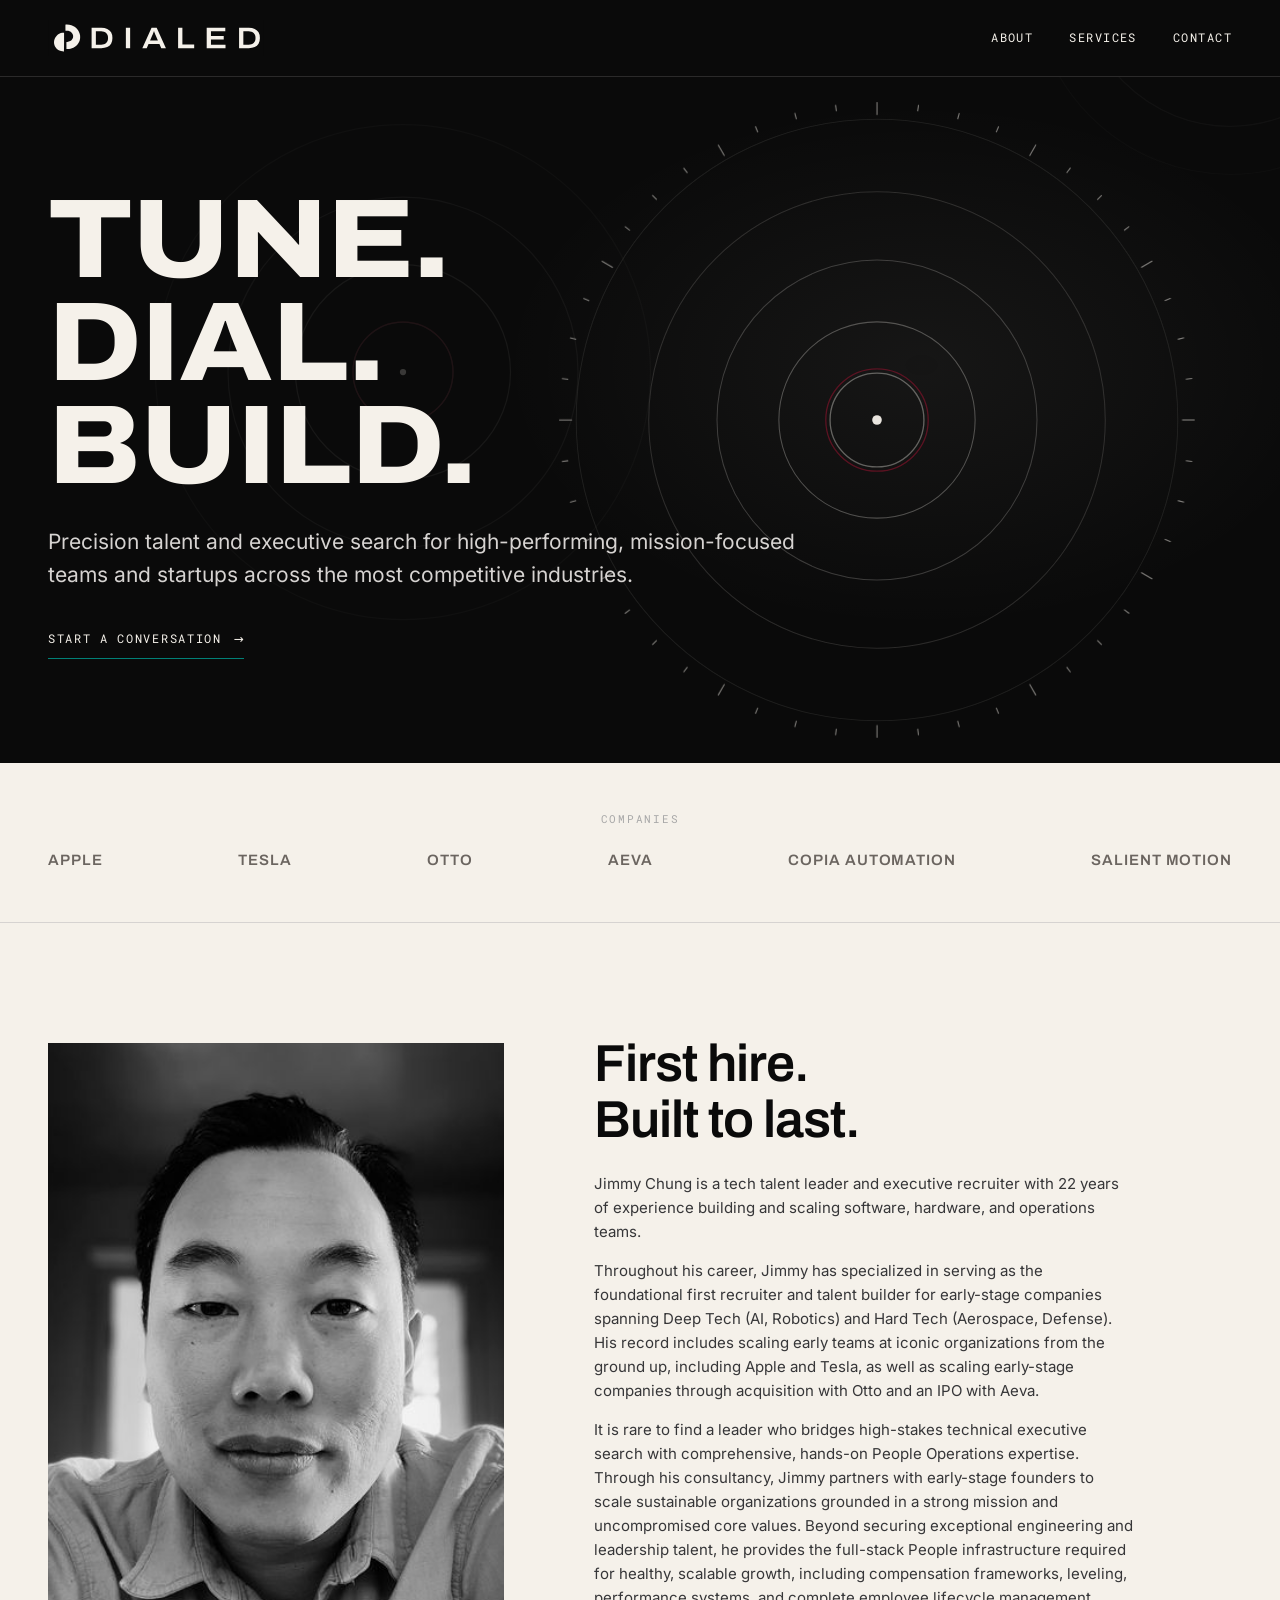
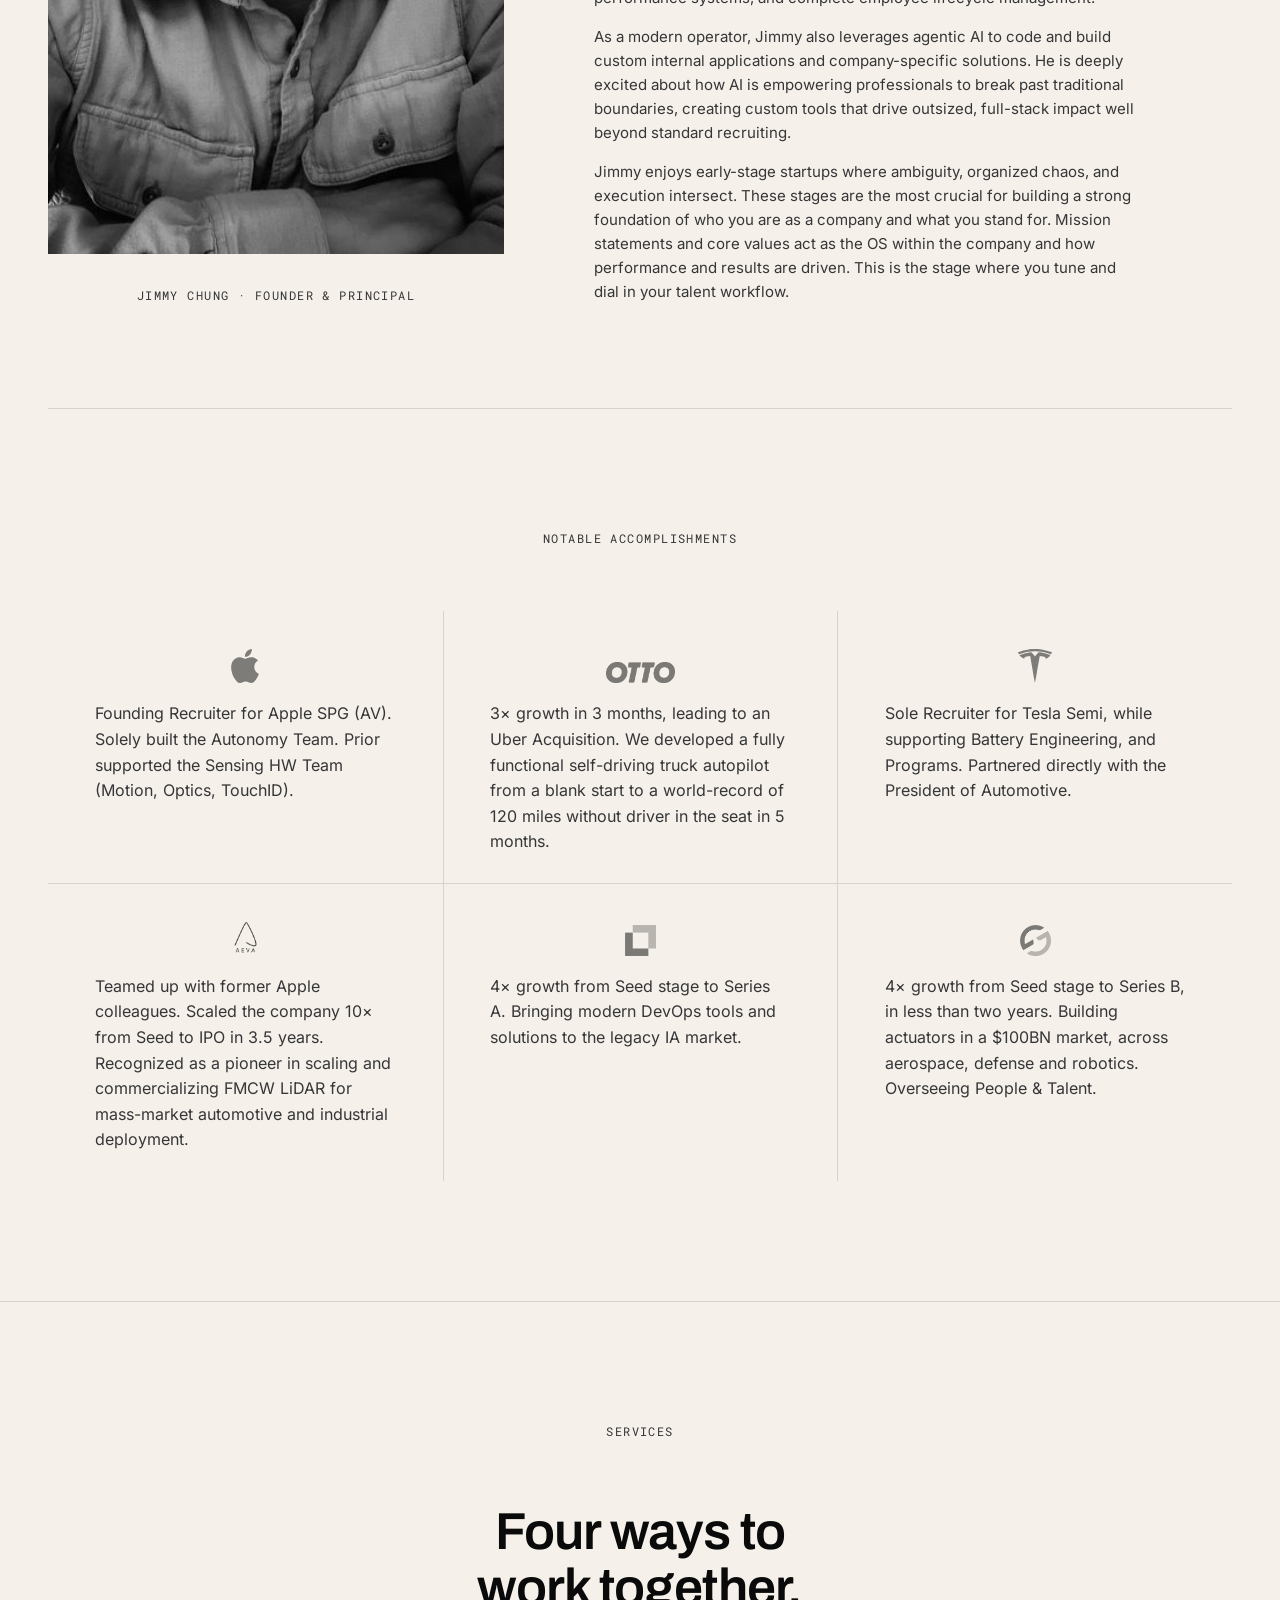
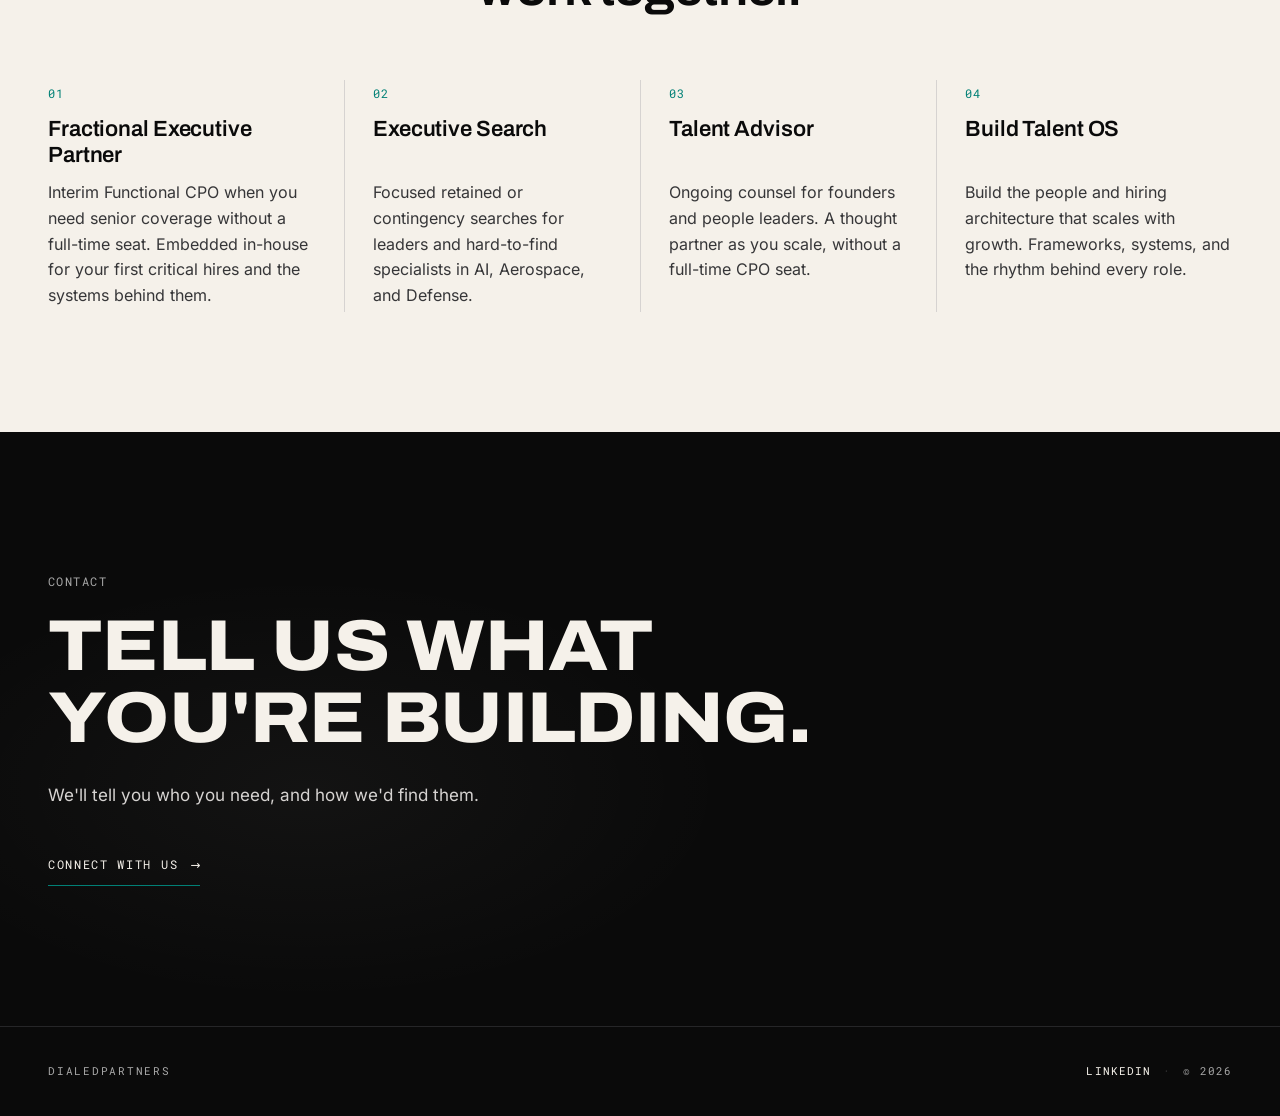
==== index.html @ ae64357e "Add why Dialed started to About bio Append a third-person paragraph on early-stage foundations and t" ====
<!doctype html>
<html lang="en">
<head>
<meta charset="utf-8">
<meta name="viewport" content="width=device-width,initial-scale=1">
<title>DialedPartners · Tune. Dial. Build.</title>
<meta name="description" content="DialedPartners is a precision talent and executive search consultancy led by Jimmy Chung. We build high-performing, mission-focused teams and startups across the most competitive industries.">
<meta name="theme-color" content="#0A0A0A">
<link rel="canonical" href="https://dialedpartners.com/">
<meta property="og:title" content="DialedPartners · Tune. Dial. Build.">
<meta property="og:description" content="DialedPartners is a precision talent and executive search consultancy led by Jimmy Chung. We build high-performing, mission-focused teams and startups across the most competitive industries.">
<meta property="og:type" content="website">
<meta property="og:url" content="https://dialedpartners.com/">
<meta property="og:image" content="https://dialedpartners.com/assets/img/og-image.png">
<meta property="og:site_name" content="DialedPartners">
<link rel="icon" href="/assets/img/favicon.svg" type="image/svg+xml">
<link rel="icon" href="/favicon.ico" sizes="any">
<link rel="apple-touch-icon" href="/assets/img/apple-touch-icon.png">
<link rel="preconnect" href="https://fonts.googleapis.com">
<link rel="preconnect" href="https://fonts.gstatic.com" crossorigin>
<link rel="stylesheet" href="https://fonts.googleapis.com/css2?family=Archivo:wdth,wght@87..125,400..800&display=swap">
<link rel="stylesheet" href="styles.css">
</head>
<body>
<a class="skip" href="#main">Skip to content</a>

<header class="site-header">
  <div class="wrap">
    <a class="brand" href="index.html" aria-label="DialedPartners home">
      <img class="brand-lockup" src="assets/img/dialedpartners-lockup-horizontal-dialed-bone.svg" alt="DialedPartners" width="287" height="48">
    </a>
    <nav class="nav" aria-label="Primary">
      <a href="#about">About</a>
      <a href="#services">Services</a>
      <a href="contact.html">Contact</a>
    </nav>
  </div>
</header>

<main id="main">
  <section class="hero" aria-labelledby="hero-title">
    <div class="signal-stack" aria-hidden="true">
    <svg class="signal signal-behind" viewBox="0 0 400 400" preserveAspectRatio="xMidYMid meet" aria-hidden="true" focusable="false">
      <g fill="none" stroke="#F5F1EA" stroke-width="1">
        <circle cx="200" cy="200" r="40"  opacity=".38"/>
        <circle cx="200" cy="200" r="86"  opacity=".30"/>
        <circle cx="200" cy="200" r="140" opacity=".22"/>
        <circle cx="200" cy="200" r="198" opacity=".13"/>
      </g>
      <circle class="signal-pulse" cx="200" cy="200" r="40" fill="none" stroke="#F5F1EA" stroke-width="1.1" opacity=".55"/>
      <circle cx="200" cy="200" r="2.5" fill="#F5F1EA"/>
    </svg>
    <svg class="signal signal-primary" viewBox="0 0 600 600" preserveAspectRatio="xMidYMid meet" aria-hidden="true" focusable="false">
      <circle class="signal-ring-inner" cx="300" cy="300" r="44" fill="none" stroke="#F5F1EA" stroke-width="1.25" opacity=".38" shape-rendering="geometricPrecision"/>
      <g fill="none" stroke="#F5F1EA" stroke-width="1">
        <circle cx="300" cy="300" r="92"  opacity=".30"/>
        <circle cx="300" cy="300" r="150" opacity=".22"/>
        <circle cx="300" cy="300" r="214" opacity=".15"/>
        <circle cx="300" cy="300" r="282" opacity=".09"/>
      </g>
      <circle class="signal-pulse" cx="300" cy="300" r="48" fill="none" stroke="#F5F1EA" stroke-width="1.25" opacity=".7"/>
      <g class="signal-dial" fill="#F5F1EA">
        <!-- 48 outer tick marks (every 7.5°) -->
        <g transform="translate(300 300)">
          <g><rect x="-0.5" y="-298" width="1" height="12" transform="rotate(0)"/></g>
          <g><rect x="-0.5" y="-298" width="1" height="6" transform="rotate(7.5)"/></g>
          <g><rect x="-0.5" y="-298" width="1" height="6" transform="rotate(15)"/></g>
          <g><rect x="-0.5" y="-298" width="1" height="6" transform="rotate(22.5)"/></g>
          <g><rect x="-0.5" y="-298" width="1" height="12" transform="rotate(30)"/></g>
          <g><rect x="-0.5" y="-298" width="1" height="6" transform="rotate(37.5)"/></g>
          <g><rect x="-0.5" y="-298" width="1" height="6" transform="rotate(45)"/></g>
          <g><rect x="-0.5" y="-298" width="1" height="6" transform="rotate(52.5)"/></g>
          <g><rect x="-0.5" y="-298" width="1" height="12" transform="rotate(60)"/></g>
          <g><rect x="-0.5" y="-298" width="1" height="6" transform="rotate(67.5)"/></g>
          <g><rect x="-0.5" y="-298" width="1" height="6" transform="rotate(75)"/></g>
          <g><rect x="-0.5" y="-298" width="1" height="6" transform="rotate(82.5)"/></g>
          <g><rect x="-0.5" y="-298" width="1" height="12" transform="rotate(90)"/></g>
          <g><rect x="-0.5" y="-298" width="1" height="6" transform="rotate(97.5)"/></g>
          <g><rect x="-0.5" y="-298" width="1" height="6" transform="rotate(105)"/></g>
          <g><rect x="-0.5" y="-298" width="1" height="6" transform="rotate(112.5)"/></g>
          <g><rect x="-0.5" y="-298" width="1" height="12" transform="rotate(120)"/></g>
          <g><rect x="-0.5" y="-298" width="1" height="6" transform="rotate(127.5)"/></g>
          <g><rect x="-0.5" y="-298" width="1" height="6" transform="rotate(135)"/></g>
          <g><rect x="-0.5" y="-298" width="1" height="6" transform="rotate(142.5)"/></g>
          <g><rect x="-0.5" y="-298" width="1" height="12" transform="rotate(150)"/></g>
          <g><rect x="-0.5" y="-298" width="1" height="6" transform="rotate(157.5)"/></g>
          <g><rect x="-0.5" y="-298" width="1" height="6" transform="rotate(165)"/></g>
          <g><rect x="-0.5" y="-298" width="1" height="6" transform="rotate(172.5)"/></g>
          <g><rect x="-0.5" y="-298" width="1" height="12" transform="rotate(180)"/></g>
          <g><rect x="-0.5" y="-298" width="1" height="6" transform="rotate(187.5)"/></g>
          <g><rect x="-0.5" y="-298" width="1" height="6" transform="rotate(195)"/></g>
          <g><rect x="-0.5" y="-298" width="1" height="6" transform="rotate(202.5)"/></g>
          <g><rect x="-0.5" y="-298" width="1" height="12" transform="rotate(210)"/></g>
          <g><rect x="-0.5" y="-298" width="1" height="6" transform="rotate(217.5)"/></g>
          <g><rect x="-0.5" y="-298" width="1" height="6" transform="rotate(225)"/></g>
          <g><rect x="-0.5" y="-298" width="1" height="6" transform="rotate(232.5)"/></g>
          <g><rect x="-0.5" y="-298" width="1" height="12" transform="rotate(240)"/></g>
          <g><rect x="-0.5" y="-298" width="1" height="6" transform="rotate(247.5)"/></g>
          <g><rect x="-0.5" y="-298" width="1" height="6" transform="rotate(255)"/></g>
          <g><rect x="-0.5" y="-298" width="1" height="6" transform="rotate(262.5)"/></g>
          <g><rect x="-0.5" y="-298" width="1" height="12" transform="rotate(270)"/></g>
          <g><rect x="-0.5" y="-298" width="1" height="6" transform="rotate(277.5)"/></g>
          <g><rect x="-0.5" y="-298" width="1" height="6" transform="rotate(285)"/></g>
          <g><rect x="-0.5" y="-298" width="1" height="6" transform="rotate(292.5)"/></g>
          <g><rect x="-0.5" y="-298" width="1" height="12" transform="rotate(300)"/></g>
          <g><rect x="-0.5" y="-298" width="1" height="6" transform="rotate(307.5)"/></g>
          <g><rect x="-0.5" y="-298" width="1" height="6" transform="rotate(315)"/></g>
          <g><rect x="-0.5" y="-298" width="1" height="6" transform="rotate(322.5)"/></g>
          <g><rect x="-0.5" y="-298" width="1" height="12" transform="rotate(330)"/></g>
          <g><rect x="-0.5" y="-298" width="1" height="6" transform="rotate(337.5)"/></g>
          <g><rect x="-0.5" y="-298" width="1" height="6" transform="rotate(345)"/></g>
          <g><rect x="-0.5" y="-298" width="1" height="6" transform="rotate(352.5)"/></g>
        </g>
      </g>
      <circle class="signal-hub" cx="300" cy="300" r="4.5" fill="#F5F1EA" shape-rendering="geometricPrecision"/>
    </svg>
    </div>
    <svg class="signal signal-bleed" viewBox="0 0 300 300" preserveAspectRatio="xMidYMid meet" aria-hidden="true" focusable="false">
      <g fill="none" stroke="#F5F1EA" stroke-width="1">
        <circle cx="150" cy="150" r="34"  opacity=".38"/>
        <circle cx="150" cy="150" r="72"  opacity=".28"/>
        <circle cx="150" cy="150" r="112" opacity=".2"/>
        <circle cx="150" cy="150" r="148" opacity=".12"/>
      </g>
      <circle class="signal-pulse" cx="150" cy="150" r="34" fill="none" stroke="#F5F1EA" stroke-width="1" opacity=".55"/>
      <circle cx="150" cy="150" r="2.5" fill="#F5F1EA"/>
    </svg>
    <div class="wrap hero-inner">
      <h1 id="hero-title"><span>Tune.</span> <span>Dial.</span> <span>Build.</span></h1>
      <p class="positioning">Precision talent and executive search for <span class="nowrap">high-performing</span>, <span class="nowrap">mission-focused</span> teams and startups across the most competitive industries.</p>
      <a class="hero-cta" href="contact.html">Start a conversation <span class="arrow" aria-hidden="true">→</span></a>
    </div>
  </section>

  <section class="creds" aria-labelledby="creds-label">
    <div class="wrap">
      <p class="creds-label" id="creds-label">Companies</p>
      <ul class="cred-row">
        <li class="cred">Apple</li>
        <li class="cred">Tesla</li>
        <li class="cred">Otto</li>
        <li class="cred">Aeva</li>
        <li class="cred">Copia Automation</li>
        <li class="cred">Salient Motion</li>
      </ul>
    </div>
  </section>

  <section class="section intro" id="about" aria-labelledby="intro-title">
    <div class="wrap">
      <div class="about-grid">
        <figure class="portrait">
          <img src="assets/img/jimmy-portrait.jpg" srcset="assets/img/jimmy-portrait.jpg 1x, assets/img/jimmy-portrait@2x.jpg 2x" width="560" height="700" alt="Portrait of Jimmy Chung" loading="lazy" decoding="async">
          <figcaption class="label">Jimmy Chung · Founder &amp; Principal</figcaption>
        </figure>
        <div class="about-copy">
          <h2 id="intro-title"><span>First hire.</span> <span>Built to last.</span></h2>
          <div class="bio">
            <p>Jimmy Chung is a tech talent leader and executive recruiter with 22 years of experience building and scaling software, hardware, and operations teams.</p>
            <p>Throughout his career, Jimmy has specialized in serving as the foundational first recruiter and talent builder for early-stage companies spanning Deep Tech (AI, Robotics) and Hard Tech (Aerospace, Defense). His record includes scaling early teams at iconic organizations from the ground up, including Apple and Tesla, as well as scaling early-stage companies through acquisition with Otto and an IPO with Aeva.</p>
            <p>It is rare to find a leader who bridges high-stakes technical executive search with comprehensive, hands-on People Operations expertise. Through his consultancy, Jimmy partners with early-stage founders to scale sustainable organizations grounded in a strong mission and uncompromised core values. Beyond securing exceptional engineering and leadership talent, he provides the full-stack People infrastructure required for healthy, scalable growth, including compensation frameworks, leveling, performance systems, and complete employee lifecycle management.</p>
            <p>As a modern operator, Jimmy also leverages agentic AI to code and build custom internal applications and company-specific solutions. He is deeply excited about how AI is empowering professionals to break past traditional boundaries, creating custom tools that drive outsized, full-stack impact well beyond standard recruiting.</p>
            <p>Jimmy enjoys early-stage startups where ambiguity, organized chaos, and execution intersect. These stages are the most crucial for building a strong foundation of who you are as a company and what you stand for. Mission statements and core values act as the OS within the company and how performance and results are driven. This is the stage where you tune and dial in your talent workflow.</p>
          </div>
        </div>
      </div>
      <div class="notes-block" id="notable-accomplishments">
        <h3 class="label notes-eyebrow">Notable Accomplishments</h3>
        <div class="notes">
          <article class="note">
            <div class="note-logo"><svg viewBox="0 0 24 24" aria-hidden="true" focusable="false" style="--h:34px"><path fill="currentColor" d="M12.152 6.896c-.948 0-2.415-1.078-3.96-1.04-2.04.027-3.91 1.183-4.961 3.014-2.117 3.675-.546 9.103 1.519 12.09 1.013 1.454 2.208 3.09 3.792 3.039 1.52-.065 2.09-.987 3.935-.987 1.831 0 2.35.987 3.96.948 1.637-.026 2.676-1.48 3.676-2.948 1.156-1.688 1.636-3.325 1.662-3.415-.039-.013-3.182-1.221-3.22-4.857-.026-3.04 2.48-4.494 2.597-4.559-1.429-2.09-3.623-2.324-4.39-2.376-2-.156-3.675 1.09-4.61 1.09zM15.53 3.83c.843-1.012 1.4-2.427 1.245-3.83-1.207.052-2.662.805-3.532 1.818-.78.896-1.454 2.338-1.273 3.714 1.338.104 2.715-.688 3.559-1.701"/></svg></div>
            <h4 class="note-co sr-only">Apple</h4>
            <p class="note-result">Founding Recruiter for Apple SPG (AV). Solely built the Autonomy Team. Prior supported the Sensing HW Team (Motion, Optics, TouchID).</p>
          </article>
          <article class="note">
            <div class="note-logo"><img src="assets/img/logos/otto.png" alt="" width="68" height="21" style="--h:21px" decoding="async"></div>
            <h4 class="note-co sr-only">Otto</h4>
            <p class="note-result">3× growth in 3 months, leading to an Uber Acquisition. We developed a fully functional self-driving truck autopilot from a blank start to a world-record of 120 miles without driver in the seat in 5 months.</p>
          </article>
          <article class="note">
            <div class="note-logo"><img src="assets/img/logos/tesla.svg" alt="" width="34" height="34" style="--h:34px" decoding="async"></div>
            <h4 class="note-co sr-only">Tesla</h4>
            <p class="note-result">Sole Recruiter for Tesla Semi, while supporting Battery Engineering, and Programs. Partnered directly with the President of Automotive.</p>
          </article>
          <article class="note">
            <div class="note-logo logo-light"><img src="assets/img/logos/aeva.png" alt="" width="30" height="40" style="--h:40px" decoding="async"></div>
            <h4 class="note-co sr-only">Aeva</h4>
            <p class="note-result">Teamed up with former Apple colleagues. Scaled the company 10× from Seed to IPO in 3.5 years. Recognized as a pioneer in scaling and commercializing FMCW LiDAR for mass-market automotive and industrial deployment.</p>
          </article>
          <article class="note">
            <div class="note-logo"><img src="assets/img/logos/copia.png" alt="" width="31" height="31" style="--h:31px" decoding="async"></div>
            <h4 class="note-co sr-only">Copia</h4>
            <p class="note-result">4× growth from Seed stage to Series A. Bringing modern DevOps tools and solutions to the legacy IA market.</p>
          </article>
          <article class="note">
            <div class="note-logo"><img src="assets/img/logos/salient-motion.png" alt="" width="31" height="31" style="--h:31px" decoding="async"></div>
            <h4 class="note-co sr-only">Salient</h4>
            <p class="note-result">4× growth from Seed stage to Series B, in less than two years. Building actuators in a $100BN market, across aerospace, defense and robotics. Overseeing People & Talent.</p>
          </article>
        </div>
      </div>
    </div>
  </section>

  <section class="section" id="services" aria-labelledby="services-title">
    <div class="wrap">
      <div class="section-head">
        <p class="label">Services</p>
        <h2 id="services-title">Four ways to work together.</h2>
      </div>
      <ul class="services">
        <li class="service"><span class="num">01</span><h3>Fractional Executive Partner</h3><p>Interim Functional CPO when you need senior coverage without a full-time seat. Embedded in-house for your first critical hires and the systems behind them.</p></li>
        <li class="service"><span class="num">02</span><h3>Executive Search</h3><p>Focused retained or contingency searches for leaders and hard-to-find specialists in AI, Aerospace, and Defense.</p></li>
        <li class="service"><span class="num">03</span><h3>Talent Advisor</h3><p>Ongoing counsel for founders and people leaders. A thought partner as you scale, without a full-time CPO seat.</p></li>
        <li class="service"><span class="num">04</span><h3>Build Talent OS</h3><p>Build the people and hiring architecture that scales with growth. Frameworks, systems, and the rhythm behind every role.</p></li>
      </ul>
    </div>
  </section>

  <section class="close" id="contact" aria-labelledby="contact-title">
    <div class="wrap">
      <p class="label">Contact</p>
      <h2 id="contact-title">Tell us what you're building.</h2>
      <p class="signature">We'll tell you who you need, and how we'd find them.</p>
      <div class="actions">
        <a class="hero-cta" href="contact.html">Connect with us <span class="arrow" aria-hidden="true">→</span></a>
      </div>
    </div>
  </section>
</main>

<footer class="site-footer">
  <div class="wrap">
    <a class="footer-name" href="index.html">DialedPartners</a>
    <p class="footer-meta"><a href="https://www.linkedin.com/in/jimmychung/" rel="noopener">LinkedIn</a><span aria-hidden="true">&middot;</span><span>&copy; 2026</span></p>
  </div>
</footer>
</body>
</html>
---- styles.css ----
@font-face{font-family:"Inter";src:url("assets/fonts/inter-400.woff2") format("woff2");font-weight:400;font-display:swap}
@font-face{font-family:"Inter";src:url("assets/fonts/inter-500.woff2") format("woff2");font-weight:500;font-display:swap}
@font-face{font-family:"Roboto Mono";src:url("assets/fonts/roboto-mono-400.woff2") format("woff2");font-weight:400;font-display:swap}

:root{
  --storm:#0A0A0A;--black:#0A0A0A;--bone:#F5F1EA;--white:#FFFFFF;
  --charcoal:#363638;--stone:#D6D3D1;--ash:#A8A8A8;--line-dark:rgba(214,211,209,.16);
  /* Signal Teal: single-signal accent (one per screen, ~2% of layout).
     Text on teal is Storm Black. Replaces the retired Ember role. */
  --signal-teal:#018076;--accent-signal:var(--signal-teal);
  /* Burgundy is pulse-only. Static dial rings / ticks / center stay bone. */
  --signal-pulse-color:#80142B;
  --display:"Archivo","Helvetica Neue",Arial,sans-serif;
  --display-stretch:112%;
  --text:"Inter",ui-sans-serif,system-ui,-apple-system,"Segoe UI",sans-serif;
  --mono:"Roboto Mono",ui-monospace,Menlo,monospace;
  --margin:20px;--max:1440px;--header:64px;
  --ease:cubic-bezier(.2,.7,.1,1);
  --section-kicker-before:72px;
  --section-kicker-after:40px;
}
::selection{background:var(--accent-signal);color:var(--storm)}
*,*::before,*::after{box-sizing:border-box}
html{-webkit-text-size-adjust:100%;scroll-behavior:smooth;scroll-padding-top:calc(var(--header) + 16px)}
body{margin:0;background:var(--bone);color:var(--storm);font:400 1rem/1.6 var(--text);-webkit-font-smoothing:antialiased;text-rendering:optimizeLegibility}
img,svg{display:block;max-width:100%}
a{color:inherit}
h1,h2,h3,p,ul,ol,figure{margin:0}
ul,ol{padding:0;list-style:none}
[hidden]{display:none!important}

.wrap{width:100%;max-width:var(--max);margin:0 auto;padding:0 var(--margin)}
.label{font-family:var(--mono);font-size:.75rem;letter-spacing:.12em;text-transform:uppercase;line-height:1.5}
.skip{position:absolute;left:-9999px;top:8px;z-index:20;background:var(--white);color:var(--storm);padding:10px 14px}
.skip:focus{left:8px}
:focus-visible{outline:2px solid var(--accent-signal);outline-offset:3px}

/* Buttons */
.btn{display:inline-flex;align-items:center;justify-content:center;gap:10px;min-height:44px;padding:12px 20px;font-family:var(--mono);font-size:.75rem;letter-spacing:.14em;text-transform:uppercase;text-decoration:none;border:1px solid currentColor;transition:background-color .2s var(--ease),color .2s var(--ease),border-color .2s var(--ease)}
.btn-solid{background:var(--bone);color:var(--storm);border-color:var(--bone)}
.btn-solid:hover{background:transparent;color:var(--bone)}
.btn-ghost{background:transparent;color:var(--bone);border-color:rgba(245,241,234,.45)}
.btn-ghost:hover{border-color:var(--bone)}
.btn-dark{background:var(--storm);color:var(--bone);border-color:var(--storm);cursor:pointer}
.btn-dark:hover{background:transparent;color:var(--storm)}
.btn-signal{background:var(--accent-signal);color:var(--storm);border-color:var(--accent-signal);cursor:pointer}
.btn-signal:hover{background:var(--storm);color:var(--bone);border-color:var(--storm)}
.btn-signal:disabled{opacity:.6;cursor:progress}
/* Back-compat: legacy class name used on the form submit. */
.btn-solid-dark{background:var(--accent-signal);color:var(--storm);border-color:var(--accent-signal);cursor:pointer}
.btn-solid-dark:hover{background:var(--storm);color:var(--bone);border-color:var(--storm)}
.btn-solid-dark:disabled{opacity:.6;cursor:progress}
.arrow{font-family:var(--text);letter-spacing:0}

/* Header */
.site-header{position:sticky;top:0;z-index:10;background:var(--storm);color:var(--bone);border-bottom:1px solid var(--line-dark)}
.site-header .wrap{display:grid;grid-template-columns:1fr;align-items:center;column-gap:16px}
.brand{display:flex;align-items:center;height:var(--header);text-decoration:none}
.brand .brand-lockup{display:block;height:33px;width:auto;max-width:100%;object-fit:contain;object-position:left center;flex:0 0 auto}
.nav{display:flex;gap:24px;align-items:center;height:44px;border-top:1px solid var(--line-dark)}
.nav a{font-family:var(--mono);font-size:.6875rem;letter-spacing:.12em;text-transform:uppercase;text-decoration:none;padding:6px 0;border-bottom:1px solid transparent}
.nav a:hover{border-color:var(--accent-signal)}
.nav a[aria-current="page"]{border-color:var(--accent-signal)}

/* Hero (dark) */
.hero{position:relative;overflow:hidden;color:var(--bone);background:var(--storm)}
.hero::before{content:"";position:absolute;inset:0;background:radial-gradient(60% 70% at 72% 42%,rgba(245,241,234,.05) 0%,rgba(10,10,10,0) 55%),linear-gradient(180deg,rgba(10,10,10,.0) 0%,rgba(10,10,10,.0) 55%,rgba(10,10,10,.6) 100%);pointer-events:none;z-index:0}
.hero-inner{position:relative;z-index:2;padding-top:64px;padding-bottom:64px}
.hero h1{font-family:var(--display);font-weight:800;font-stretch:var(--display-stretch);text-transform:uppercase;letter-spacing:-.01em;line-height:.92;font-size:clamp(3rem,13vw,7rem)}
.hero h1 span{display:block}
.positioning{font-size:clamp(1.0625rem,2.2vw,1.3125rem);line-height:1.55;color:var(--stone);max-width:36em;margin-top:24px;text-wrap:pretty}
.hero-cta{display:inline-flex;align-items:center;gap:12px;margin-top:28px;font-family:var(--mono);font-size:.75rem;letter-spacing:.14em;text-transform:uppercase;text-decoration:none;color:var(--bone);padding:10px 0;border-bottom:1px solid var(--accent-signal);transition:background-color .2s var(--ease),color .2s var(--ease),border-color .2s var(--ease),padding .2s var(--ease)}
.hero-cta:hover{background:var(--accent-signal);color:var(--storm);padding-left:12px;padding-right:12px;border-bottom-color:var(--accent-signal)}

/* Signal motif: concentric rings + dial, slow pulse */
/* Base .signal rules kept for .page-signal on the contact page. The hero
   uses .signal-stack with multiple positioned .signal variants below. */
.signal{display:block;position:absolute;z-index:1;right:-10%;top:50%;transform:translateY(-50%);width:min(90vw,560px);height:auto;pointer-events:none;opacity:.9;overflow:visible}
.signal-ring-inner{shape-rendering:geometricPrecision}
.signal-pulse{transform-box:stroke-box;transform-origin:center;animation:signal-pulse 4.8s ease-out infinite;stroke:var(--signal-pulse-color)}
@keyframes signal-pulse{0%{transform:scale(1);opacity:.95}70%{transform:scale(4.6);opacity:0}100%{transform:scale(4.6);opacity:0}}
.signal-dial{opacity:.55}
.page-signal{opacity:.6;width:min(70vw,420px);right:-6%;top:52%}
@media (max-width:759px){
  .page-signal{right:-24%;top:50%;width:min(110vw,420px);opacity:.4}
}
@media (min-width:1200px){
  .page-signal{right:4%;top:52%;width:min(32vw,460px);opacity:.75}
}

/* Hero signal stack: big primary on the right + medium behind-text ring on the left.
   Stack is bounded by content column so neither bleeds past the right of the page. */
.signal-stack{position:absolute;top:0;left:var(--margin);right:var(--margin);bottom:0;pointer-events:none;z-index:1}
.signal-stack .signal{position:absolute;display:block;top:auto;right:auto;bottom:auto;left:auto;transform:none;width:auto;height:auto;opacity:1;pointer-events:none}
.signal-stack .signal-primary{top:50%;left:70%;transform:translate(-50%,-50%);width:min(72vw,540px);opacity:.95}
.signal-stack .signal-behind{top:43%;left:30%;transform:translate(-50%,-50%);width:min(62vw,420px);opacity:.2}
.signal-stack .signal-behind .signal-pulse{animation-delay:1.6s;animation-duration:5.4s}

/* Top-right bleed ring: direct child of .hero so it can extend past the
   content column and hero's overflow:hidden clips it at the viewport edge. */
.hero > .signal-bleed{position:absolute;top:-80px;right:-130px;width:360px;opacity:.18;z-index:1;pointer-events:none}
.hero > .signal-bleed .signal-pulse{animation-delay:2.9s;animation-duration:6.2s}

@media (max-width:759px){
  .signal-stack .signal-primary{top:60%;left:62%;width:min(78vw,340px);opacity:.55}
  .signal-stack .signal-behind{top:44%;left:30%;width:min(84vw,340px);opacity:.18}
  .hero > .signal-bleed{display:none}
}
@media (min-width:1200px){
  .signal-stack .signal-primary{width:min(52vw,640px);left:70%}
  .signal-stack .signal-behind{width:min(44vw,500px)}
  .hero > .signal-bleed{width:400px;top:-100px;right:-150px}
}

/* Credentials strip */
.creds{background:var(--bone);color:var(--storm);border-bottom:1px solid var(--stone)}
.creds .wrap{padding-top:36px;padding-bottom:40px}
.creds-label{margin:0 0 20px;font-family:var(--mono);font-weight:400;font-size:.6875rem;line-height:1.4;letter-spacing:.16em;text-transform:uppercase;text-align:center;color:var(--ash)}
.cred-row{display:grid;grid-template-columns:repeat(12,1fr);row-gap:14px;align-items:center;justify-items:center;text-align:center}
.cred{grid-column:span 3;font-family:var(--display);font-weight:600;font-size:.875rem;line-height:1.3;letter-spacing:.06em;text-transform:uppercase;color:#6B6560;white-space:nowrap}
.cred:nth-child(n+5){grid-column:span 6}

/* Sections */
.section{padding:72px 0}
.section + .section{border-top:1px solid var(--stone)}
#services{padding-top:var(--section-kicker-before)}
.section-head{display:grid;justify-items:center;gap:var(--section-kicker-after);text-align:center;margin-bottom:40px}
.section-head .label{color:var(--charcoal)}
.section-head h2{font-family:var(--display);font-weight:600;font-size:clamp(1.875rem,4.4vw,3.25rem);line-height:1.08;letter-spacing:-.015em;max-width:20ch;text-wrap:balance}

.nowrap{white-space:nowrap}
.sr-only{position:absolute;width:1px;height:1px;padding:0;margin:-1px;overflow:hidden;clip:rect(0 0 0 0);white-space:nowrap;border:0}

/* Intro + notable accomplishments */
.about-grid{display:grid;gap:32px}
.portrait{max-width:420px;display:flex;flex-direction:column;gap:32px}
.portrait img{width:100%;height:auto;aspect-ratio:4/5;object-fit:cover;background:var(--stone)}
.about-copy h2{font-family:var(--display);font-weight:600;font-size:clamp(1.875rem,4.4vw,3.25rem);line-height:1.08;letter-spacing:-.015em}
.about-copy h2 span{display:block}
.bio{font-size:15px;line-height:1.6;color:var(--charcoal);max-width:36em;margin-top:24px}
.bio p + p{margin-top:1em}
.notes-block{margin-top:64px;padding-top:var(--section-kicker-before);border-top:1px solid var(--stone)}
.notes-eyebrow{margin:0 0 var(--section-kicker-after);text-align:center;font-weight:400;color:var(--charcoal)}
.portrait figcaption{margin:0;text-align:center;color:var(--charcoal)}

/* Proof cards */
.services{display:grid;grid-template-columns:1fr;row-gap:0}
.service{display:grid;grid-template-rows:subgrid;grid-row:span 3;row-gap:12px;align-content:start;padding:32px 0}
.service:first-child{padding-top:0}
.service + .service{border-top:1px solid var(--stone)}
.service h3{margin:0;font-family:var(--display);font-weight:600;font-size:1.375rem;line-height:1.2;letter-spacing:-.005em}

/* Field-note cards */
.notes{display:grid;grid-template-columns:1fr}
.note{display:flex;flex-direction:column;justify-content:flex-start;align-items:stretch;gap:18px;padding:24px 0}
.note + .note{border-top:1px solid var(--stone)}
.note-logo{display:flex;align-items:flex-end;justify-content:center;height:40px;margin:0;overflow:visible;color:var(--storm);opacity:.5}
.note-logo.logo-light{opacity:.72}
.note-logo svg,.note-logo img{display:block;height:calc(var(--h) * .86);width:auto;max-width:100%;flex-shrink:0}
.note-co{margin:0;font-family:var(--mono);font-weight:400;font-size:.75rem;line-height:1.5;letter-spacing:.12em;text-transform:uppercase;color:var(--charcoal)}
.note-result{margin:0;margin-inline:auto;max-width:30ch;font-family:var(--text);font-weight:400;font-size:1rem;line-height:1.6;letter-spacing:0;color:var(--charcoal);text-align:left}
@media (min-width:760px){
  .notes{grid-template-columns:repeat(3,1fr)}
  .note-logo{height:44px}
  .note-logo svg,.note-logo img{height:var(--h)}
  .note,.note:nth-child(n){min-height:0;padding:28px 24px;border-top:0;border-left:1px solid var(--stone)}
  .note:nth-child(3n+1){border-left:0}
  .note:nth-child(n+4){border-top:1px solid var(--stone)}
}
@media (min-width:1400px){
  .notes{grid-template-columns:repeat(3,1fr)}
  .note,.note:nth-child(n){padding:28px 28px}
}

/* Services preview */
.service .num{font-family:var(--mono);font-size:.75rem;letter-spacing:.12em;color:var(--signal-teal)}
.service p{color:var(--charcoal)}

/* Close (dark) */
.close{color:var(--bone);background:var(--storm);position:relative;overflow:hidden}
.close::before{content:"";position:absolute;inset:0;background:radial-gradient(55% 60% at 24% 60%,rgba(245,241,234,.04),rgba(10,10,10,0) 60%);pointer-events:none}
.close .wrap{position:relative;padding-top:88px;padding-bottom:88px}
.close .label{color:var(--ash)}
.close h2{font-family:var(--display);font-weight:800;font-stretch:var(--display-stretch);text-transform:uppercase;letter-spacing:-.01em;font-size:clamp(2rem,7vw,4.5rem);line-height:1;max-width:15ch;margin-top:20px}
.signature{margin-top:28px;color:var(--stone);font-size:1.0625rem}
.close .actions{display:flex;flex-wrap:wrap;align-items:center;gap:16px 32px;margin-top:36px}
.close .hero-cta{margin-top:0}

/* Contact page */
.page-hero{position:relative;overflow:hidden;color:var(--bone);background:var(--storm)}
.page-hero::before{content:"";position:absolute;inset:0;background:linear-gradient(180deg,rgba(10,10,10,0),rgba(10,10,10,.5));pointer-events:none;z-index:0}
.page-hero .wrap{position:relative;z-index:2;padding-top:64px;padding-bottom:56px}
.page-hero .label{color:var(--ash)}
.page-hero h1{font-family:var(--display);font-weight:800;font-stretch:var(--display-stretch);text-transform:uppercase;letter-spacing:-.01em;font-size:clamp(2.25rem,7vw,4.5rem);line-height:1;max-width:15ch;margin-top:20px}
.page-lede{margin-top:24px;color:var(--stone);font-size:clamp(1.0625rem,2vw,1.25rem);max-width:34em}
.contact-grid{display:grid;gap:56px}
.inquiry{display:grid;gap:24px}
.field-row{display:grid;gap:24px}
.field{display:grid;gap:8px}
.field label{font-family:var(--mono);font-size:.6875rem;letter-spacing:.12em;text-transform:uppercase;color:var(--charcoal)}
.field .opt{margin-left:6px;color:#76736F;letter-spacing:.08em;text-transform:none}
.field input,.field select,.field textarea{width:100%;min-height:48px;padding:12px 14px;font:400 1rem/1.5 var(--text);color:var(--storm);background:#FBF9F5;border:1px solid rgba(54,54,56,.6);border-radius:0;transition:border-color .2s var(--ease),background-color .2s var(--ease)}
.field textarea{min-height:160px;resize:vertical}
.field select{appearance:none;-webkit-appearance:none;padding-right:44px;background-image:url("data:image/svg+xml,%3Csvg xmlns='http://www.w3.org/2000/svg' width='12' height='8' viewBox='0 0 12 8'%3E%3Cpath d='M1 1.5l5 5 5-5' fill='none' stroke='%230A0A0A' stroke-width='1.5'/%3E%3C/svg%3E");background-repeat:no-repeat;background-position:right 16px center}
.field input::placeholder,.field textarea::placeholder{color:#8A8784}
.field input:hover,.field select:hover,.field textarea:hover{border-color:var(--storm)}
.field input:focus,.field select:focus,.field textarea:focus{outline:none;border-color:var(--accent-signal);background:var(--white);box-shadow:0 0 0 1px var(--accent-signal)}
.was-validated [aria-invalid="true"]{border-color:var(--accent-signal);box-shadow:0 0 0 1px var(--accent-signal)}
.hp{position:absolute;left:-9999px;width:1px;height:1px;overflow:hidden}
.form-foot{display:flex;flex-wrap:wrap;align-items:center;gap:16px 24px;margin-top:8px}
.form-foot .btn{min-height:52px;padding:14px 28px}
.form-error{flex-basis:100%;font-size:.9375rem;color:var(--storm)}
.form-error a{color:inherit;border-bottom:1px solid var(--storm)}
.form-success{padding:8px 0}
.form-success .label{color:var(--charcoal)}
.form-success h2{font-family:var(--display);font-weight:600;font-size:clamp(2rem,4.4vw,3rem);line-height:1.05;letter-spacing:-.015em;margin-top:16px}
.form-success p:not(.label){margin-top:16px;font-size:1.125rem;color:var(--charcoal)}
.form-success:focus{outline:none}
.text-cta{display:inline-flex;align-items:center;gap:12px;margin-top:32px;font-family:var(--mono);font-size:.75rem;letter-spacing:.14em;text-transform:uppercase;text-decoration:none;padding:10px 0;border-bottom:1px solid var(--accent-signal);transition:background-color .2s var(--ease),color .2s var(--ease),border-color .2s var(--ease),padding .2s var(--ease)}
.text-cta:hover{background:var(--accent-signal);color:var(--storm);padding-left:12px;padding-right:12px;border-bottom-color:var(--accent-signal)}
.contact-aside{padding-top:40px;border-top:1px solid var(--stone)}
.contact-aside .label{color:var(--charcoal)}
.aside-text{margin-top:16px;font-size:.9375rem;color:var(--charcoal)}
.aside-label{margin-top:40px}
.aside-links{margin-top:16px;display:grid;gap:10px;font-size:.9375rem}
.aside-links a{justify-self:start;text-decoration:none;border-bottom:1px solid var(--stone);transition:border-color .2s var(--ease),color .2s var(--ease)}
.aside-links a:hover{border-color:var(--accent-signal);color:var(--accent-signal)}
@media (min-width:600px){
  .field-row{grid-template-columns:1fr 1fr}
}
@media (min-width:900px){
  .page-hero .wrap{padding-top:112px;padding-bottom:96px}
  .contact-grid{grid-template-columns:minmax(0,8fr) minmax(0,4fr);gap:clamp(56px,7vw,128px);align-items:start}
  .contact-aside{padding-top:0;padding-left:clamp(32px,3vw,48px);border-top:0;border-left:1px solid var(--stone)}
}

/* Footer */
.site-footer{background:var(--storm);color:var(--ash);border-top:1px solid #262628}
.site-footer .wrap{display:grid;justify-items:center;align-items:center;gap:14px;text-align:center;padding-top:36px;padding-bottom:36px;line-height:1.5;font-family:var(--mono);font-size:.6875rem;letter-spacing:.1em;text-transform:uppercase}
.site-footer a{color:var(--bone);text-decoration:none;border-bottom:1px solid transparent;transition:border-color .2s var(--ease),color .2s var(--ease)}
.site-footer a:hover{border-color:var(--accent-signal);color:var(--accent-signal)}
.site-footer .footer-name{color:var(--ash);letter-spacing:.16em}
.site-footer .footer-name:hover{color:var(--bone)}
.footer-meta{display:flex;align-items:center;gap:12px}
.footer-meta span[aria-hidden]{color:#4a4a4c}

/* ≥ 600 */
@media (min-width:600px){
  :root{--margin:32px}
  .services{grid-template-columns:repeat(2,1fr)}
  .service:nth-child(2){padding-top:0;border-top:0}
  .service:nth-child(odd){padding-right:28px}
  .service:nth-child(even){padding-left:28px;border-left:1px solid var(--stone)}
  .site-footer .wrap{grid-template-columns:1fr auto;gap:32px}
  .site-footer .footer-name{justify-self:start}
  .footer-meta{justify-self:end}
}

/* ≥ 900: single-row header, one-line strip */
@media (min-width:900px){
  :root{--margin:48px;--header:76px;--section-kicker-before:120px;--section-kicker-after:64px}
  .site-header .wrap{grid-template-columns:auto 1fr;align-items:center}
  .brand .brand-lockup{height:37px;max-width:none}
  .nav{justify-self:end;border:0;height:auto;gap:36px}
  .nav a{font-size:.75rem}
  .hero-inner{padding-top:112px;padding-bottom:104px}
  .positioning{margin-top:28px}
  .section{padding:120px 0}
  .section-head{margin-bottom:64px}
  .services{grid-template-columns:repeat(4,1fr)}
  .service,.service:nth-child(n){padding:4px 28px;border-top:0}
  .service:first-child{padding-left:0}
  .service:last-child{padding-right:0}
  .service + .service{border-left:1px solid var(--stone)}
  .notes-block{margin-top:104px}
  .close .wrap{padding-top:140px;padding-bottom:140px}
  .about-grid{grid-template-columns:minmax(0,5fr) minmax(0,7fr);gap:clamp(48px,7vw,128px);align-items:stretch}
  .portrait{max-width:480px;width:100%;height:100%;min-height:0}
  .portrait img{flex:1 1 0;min-height:0;height:0;aspect-ratio:auto;object-fit:cover;object-position:center top}
  .portrait figcaption{flex-shrink:0}
  .about-copy h2{margin-top:-.14em}
}

@media (min-width:900px){
  .creds .wrap{padding-top:48px;padding-bottom:52px}
  .creds-label{margin-bottom:24px}
  .cred-row{display:flex;flex-wrap:nowrap;justify-content:space-between;gap:24px}
  .cred{font-size:.9375rem}
}

/* Large screens */
@media (min-width:1920px){
  html{font-size:18px}
  :root{--max:1680px;--margin:64px}
}
@media (min-width:2400px){
  html{font-size:20px}
  .bio{font-size:16px}
  :root{--max:1920px}
}
@media (prefers-reduced-motion:reduce){html{scroll-behavior:auto}*{transition:none!important;animation:none!important}}
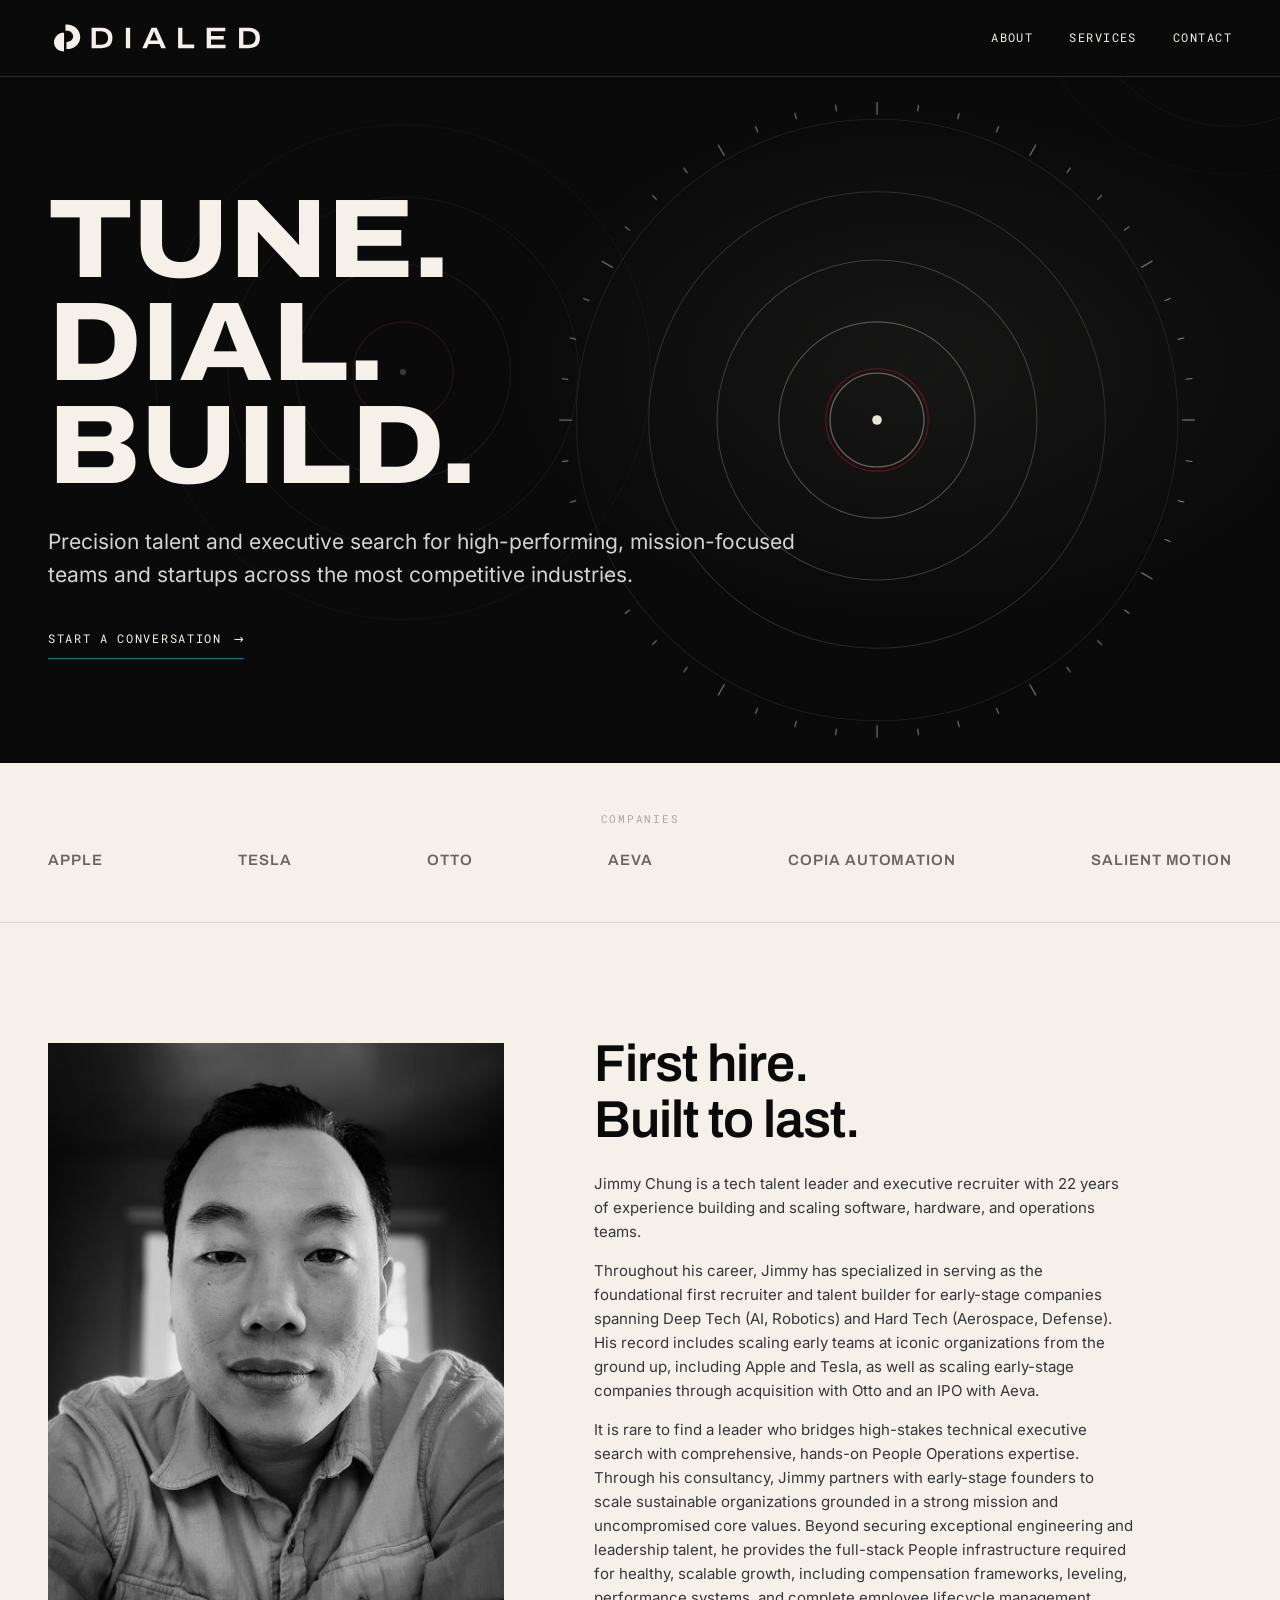
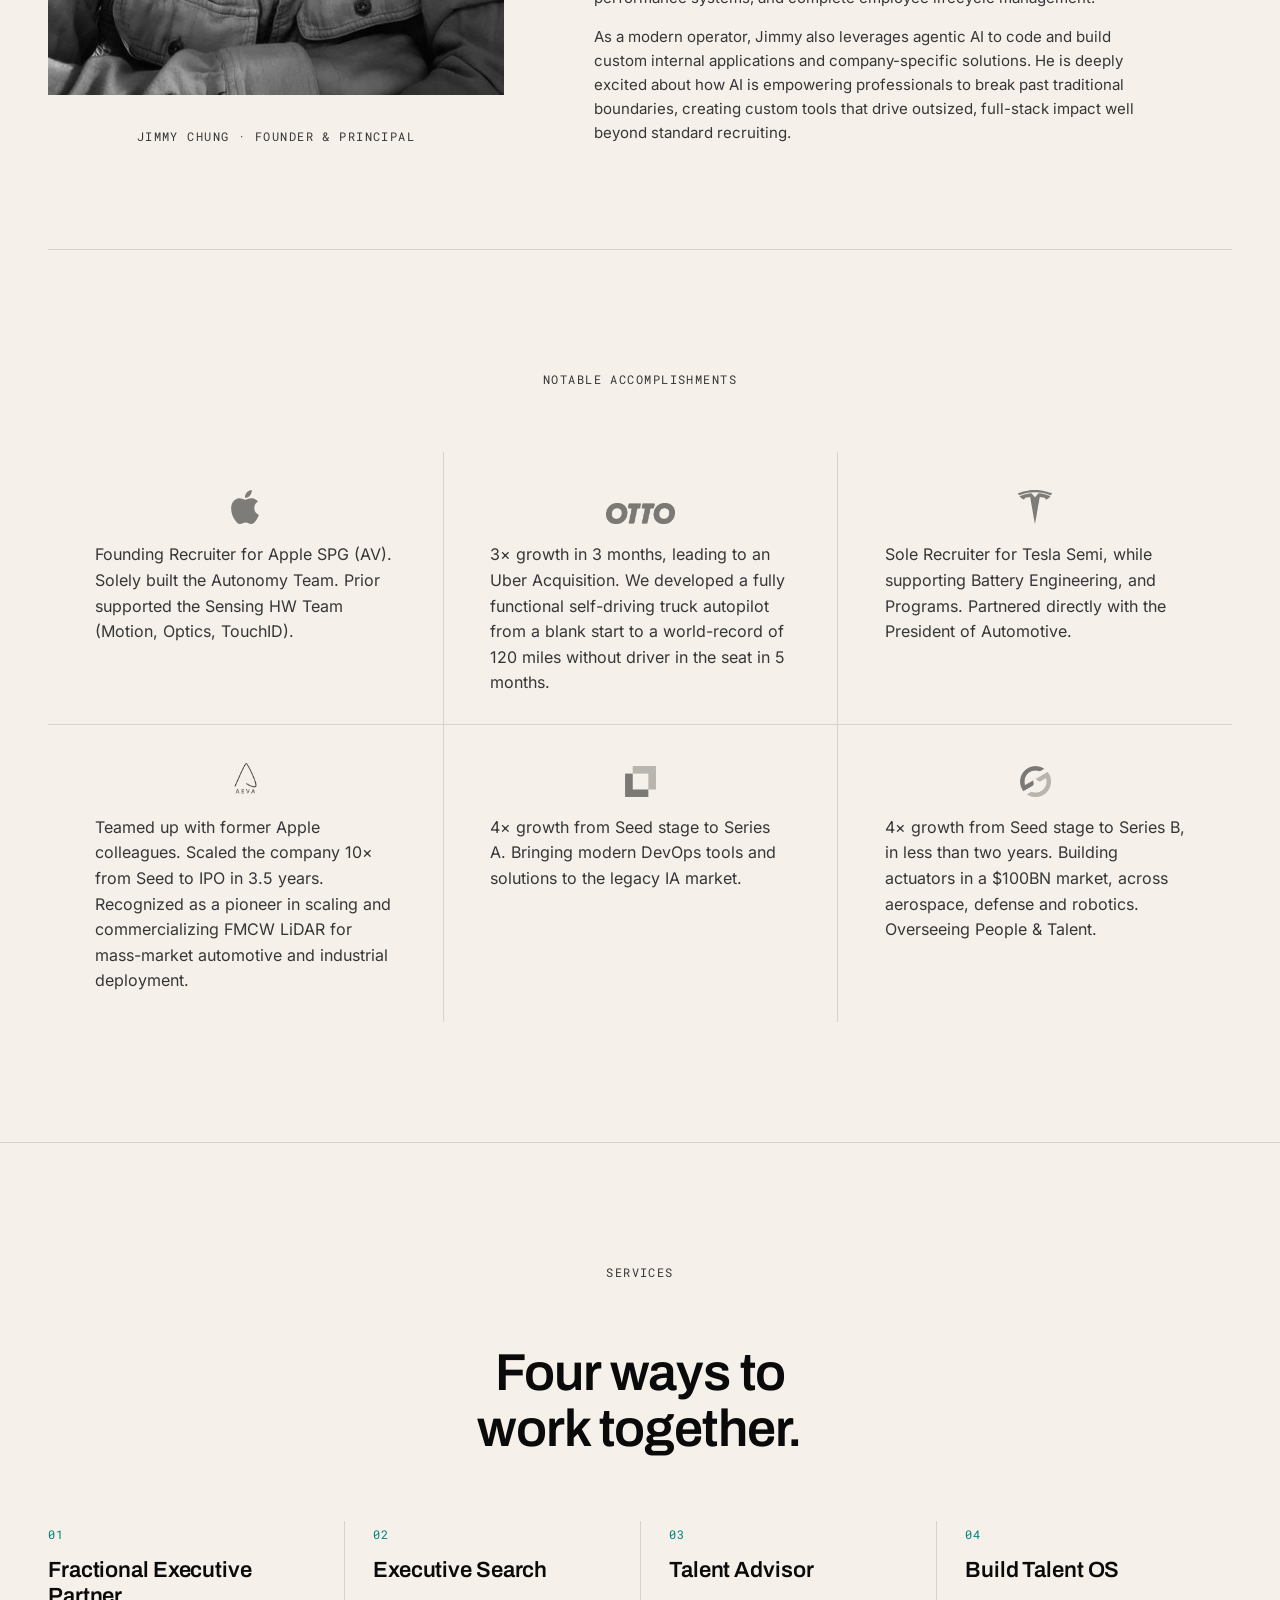
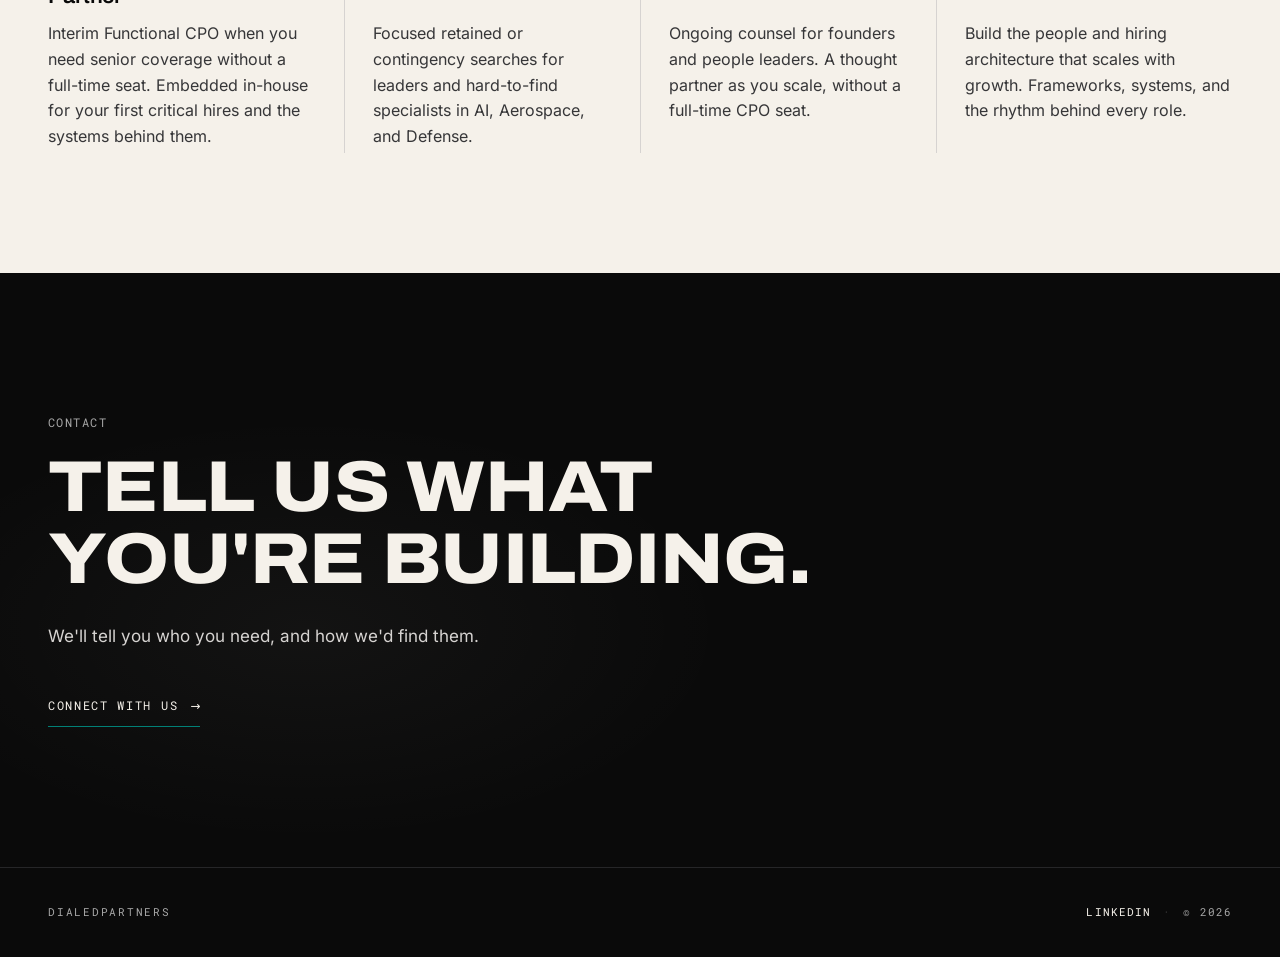
==== commit e71f654d: "Revert "Add why Dialed started to About bio (#28)" This reverts commit 71ed2aaf083a06296833783b10122" ====
--- a/index.html
+++ b/index.html
@@ -160,7 +160,6 @@
             <p>Throughout his career, Jimmy has specialized in serving as the foundational first recruiter and talent builder for early-stage companies spanning Deep Tech (AI, Robotics) and Hard Tech (Aerospace, Defense). His record includes scaling early teams at iconic organizations from the ground up, including Apple and Tesla, as well as scaling early-stage companies through acquisition with Otto and an IPO with Aeva.</p>
             <p>It is rare to find a leader who bridges high-stakes technical executive search with comprehensive, hands-on People Operations expertise. Through his consultancy, Jimmy partners with early-stage founders to scale sustainable organizations grounded in a strong mission and uncompromised core values. Beyond securing exceptional engineering and leadership talent, he provides the full-stack People infrastructure required for healthy, scalable growth, including compensation frameworks, leveling, performance systems, and complete employee lifecycle management.</p>
             <p>As a modern operator, Jimmy also leverages agentic AI to code and build custom internal applications and company-specific solutions. He is deeply excited about how AI is empowering professionals to break past traditional boundaries, creating custom tools that drive outsized, full-stack impact well beyond standard recruiting.</p>
-            <p>Jimmy enjoys early-stage startups where ambiguity, organized chaos, and execution intersect. These stages are the most crucial for building a strong foundation of who you are as a company and what you stand for. Mission statements and core values act as the OS within the company and how performance and results are driven. This is the stage where you tune and dial in your talent workflow.</p>
           </div>
         </div>
       </div>
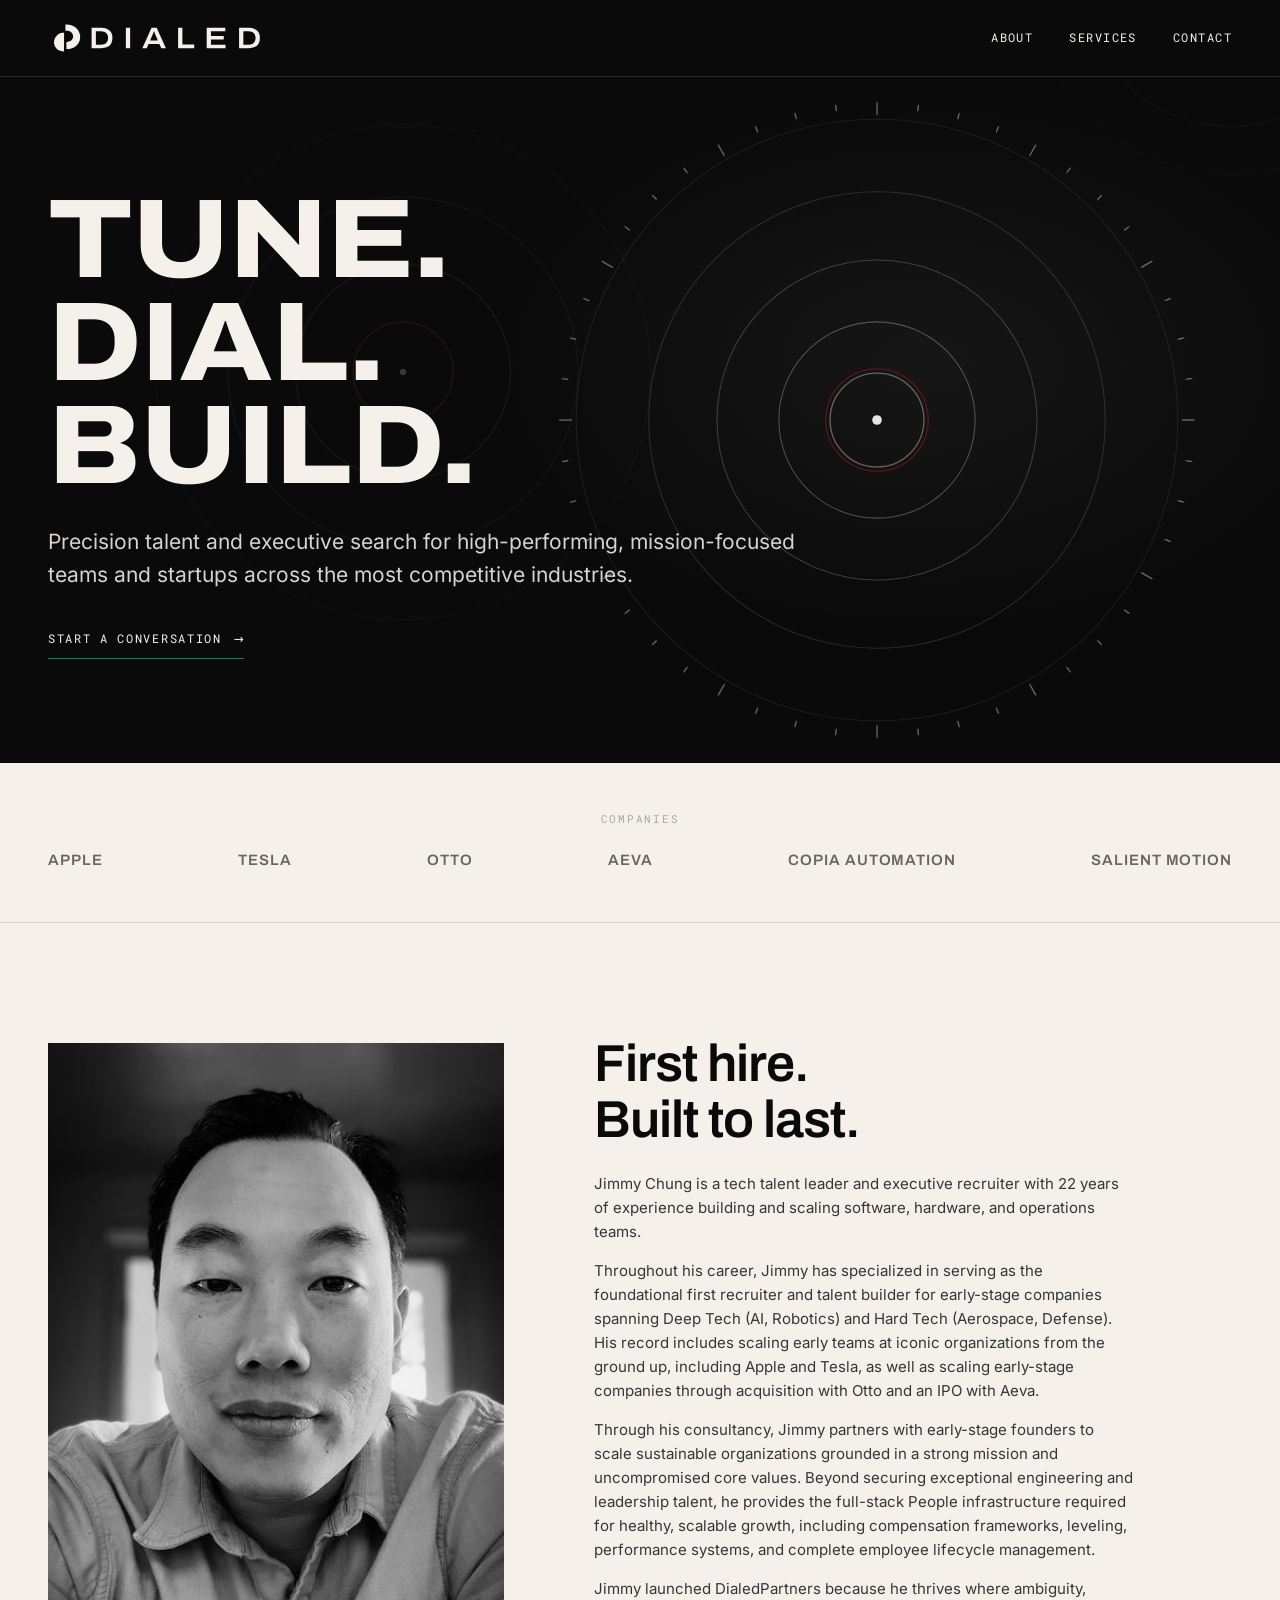
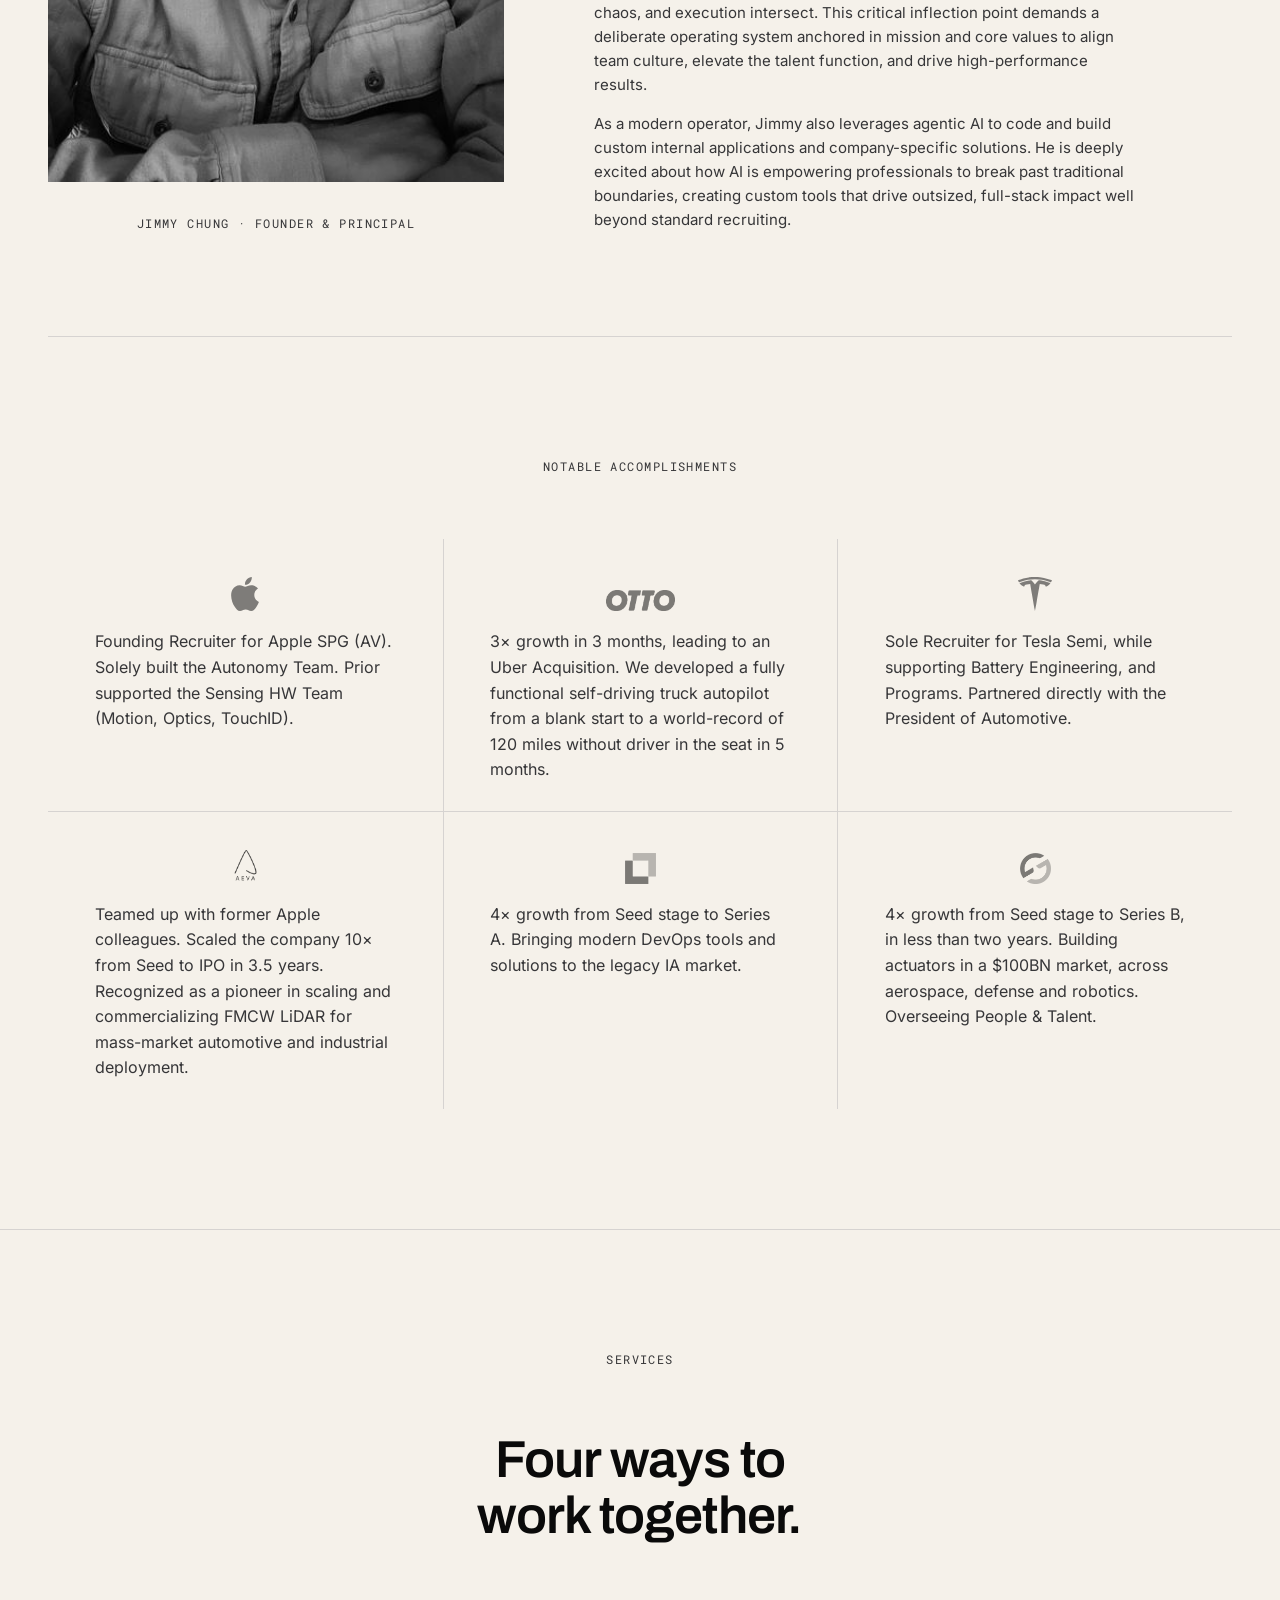
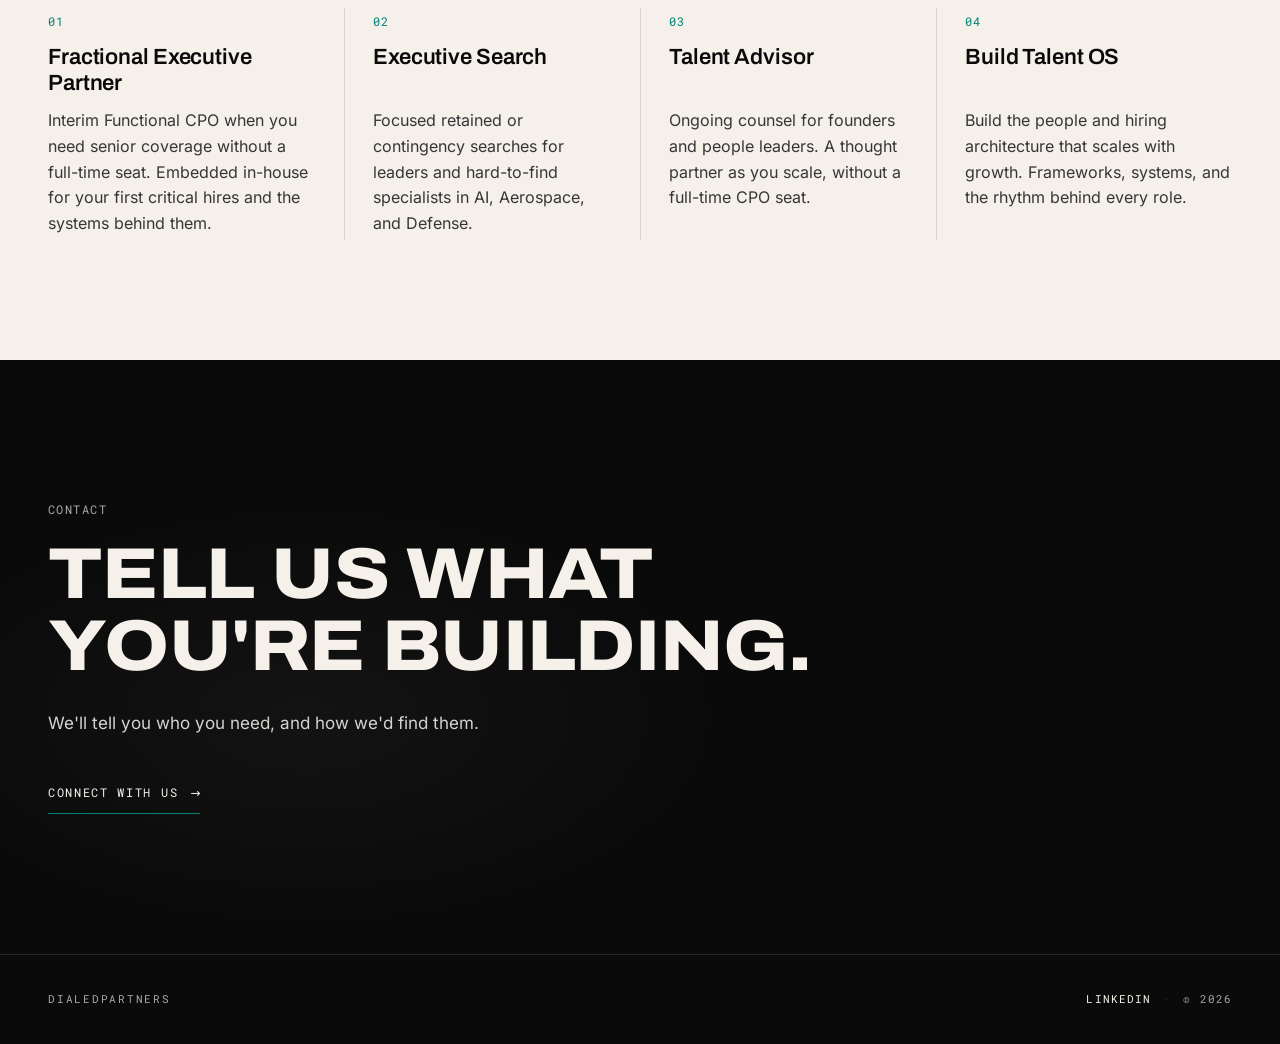
==== commit 198e092c: "Update About bio with Dialed origin Replace the About bio with the approved five-paragraph copy. Kee" ====
--- a/index.html
+++ b/index.html
@@ -158,7 +158,8 @@
           <div class="bio">
             <p>Jimmy Chung is a tech talent leader and executive recruiter with 22 years of experience building and scaling software, hardware, and operations teams.</p>
             <p>Throughout his career, Jimmy has specialized in serving as the foundational first recruiter and talent builder for early-stage companies spanning Deep Tech (AI, Robotics) and Hard Tech (Aerospace, Defense). His record includes scaling early teams at iconic organizations from the ground up, including Apple and Tesla, as well as scaling early-stage companies through acquisition with Otto and an IPO with Aeva.</p>
-            <p>It is rare to find a leader who bridges high-stakes technical executive search with comprehensive, hands-on People Operations expertise. Through his consultancy, Jimmy partners with early-stage founders to scale sustainable organizations grounded in a strong mission and uncompromised core values. Beyond securing exceptional engineering and leadership talent, he provides the full-stack People infrastructure required for healthy, scalable growth, including compensation frameworks, leveling, performance systems, and complete employee lifecycle management.</p>
+            <p>Through his consultancy, Jimmy partners with early-stage founders to scale sustainable organizations grounded in a strong mission and uncompromised core values. Beyond securing exceptional engineering and leadership talent, he provides the full-stack People infrastructure required for healthy, scalable growth, including compensation frameworks, leveling, performance systems, and complete employee lifecycle management.</p>
+            <p>Jimmy launched DialedPartners because he thrives where ambiguity, chaos, and execution intersect. This critical inflection point demands a deliberate operating system anchored in mission and core values to align team culture, elevate the talent function, and drive high-performance results.</p>
             <p>As a modern operator, Jimmy also leverages agentic AI to code and build custom internal applications and company-specific solutions. He is deeply excited about how AI is empowering professionals to break past traditional boundaries, creating custom tools that drive outsized, full-stack impact well beyond standard recruiting.</p>
           </div>
         </div>
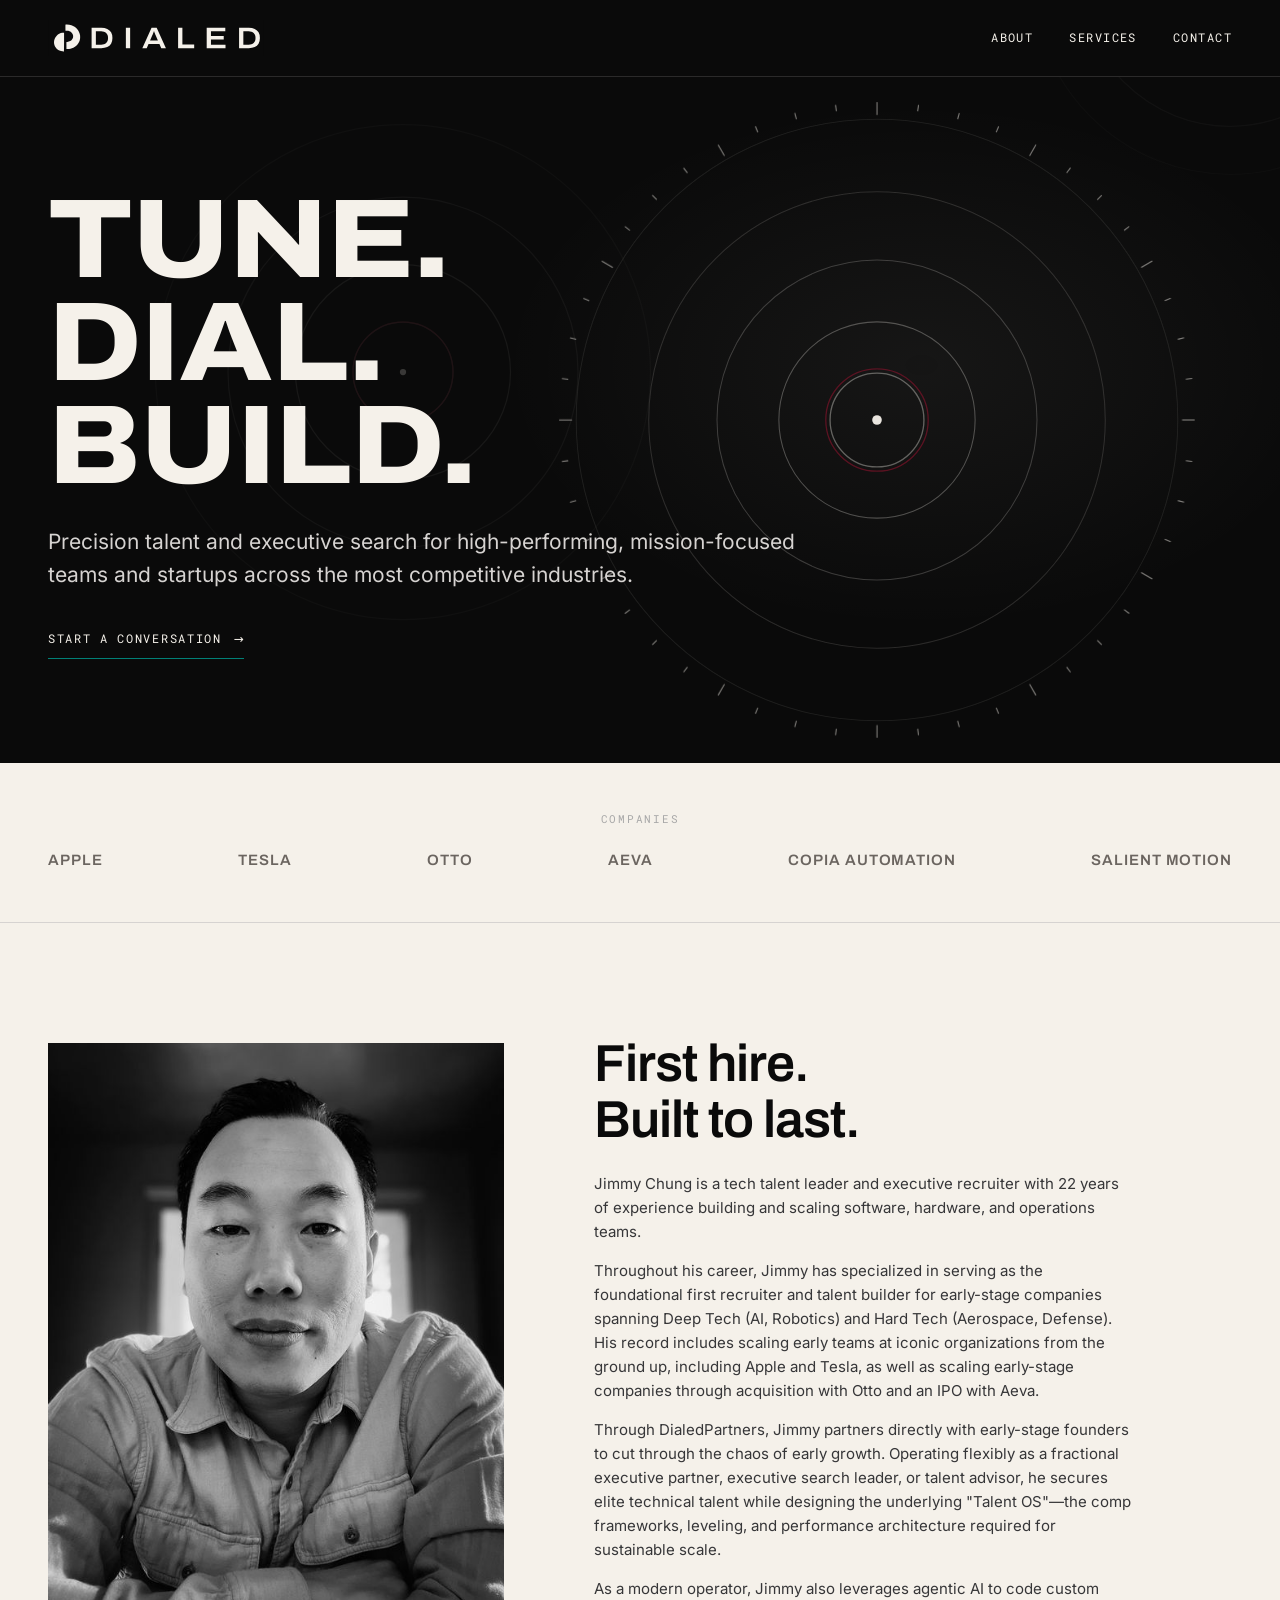
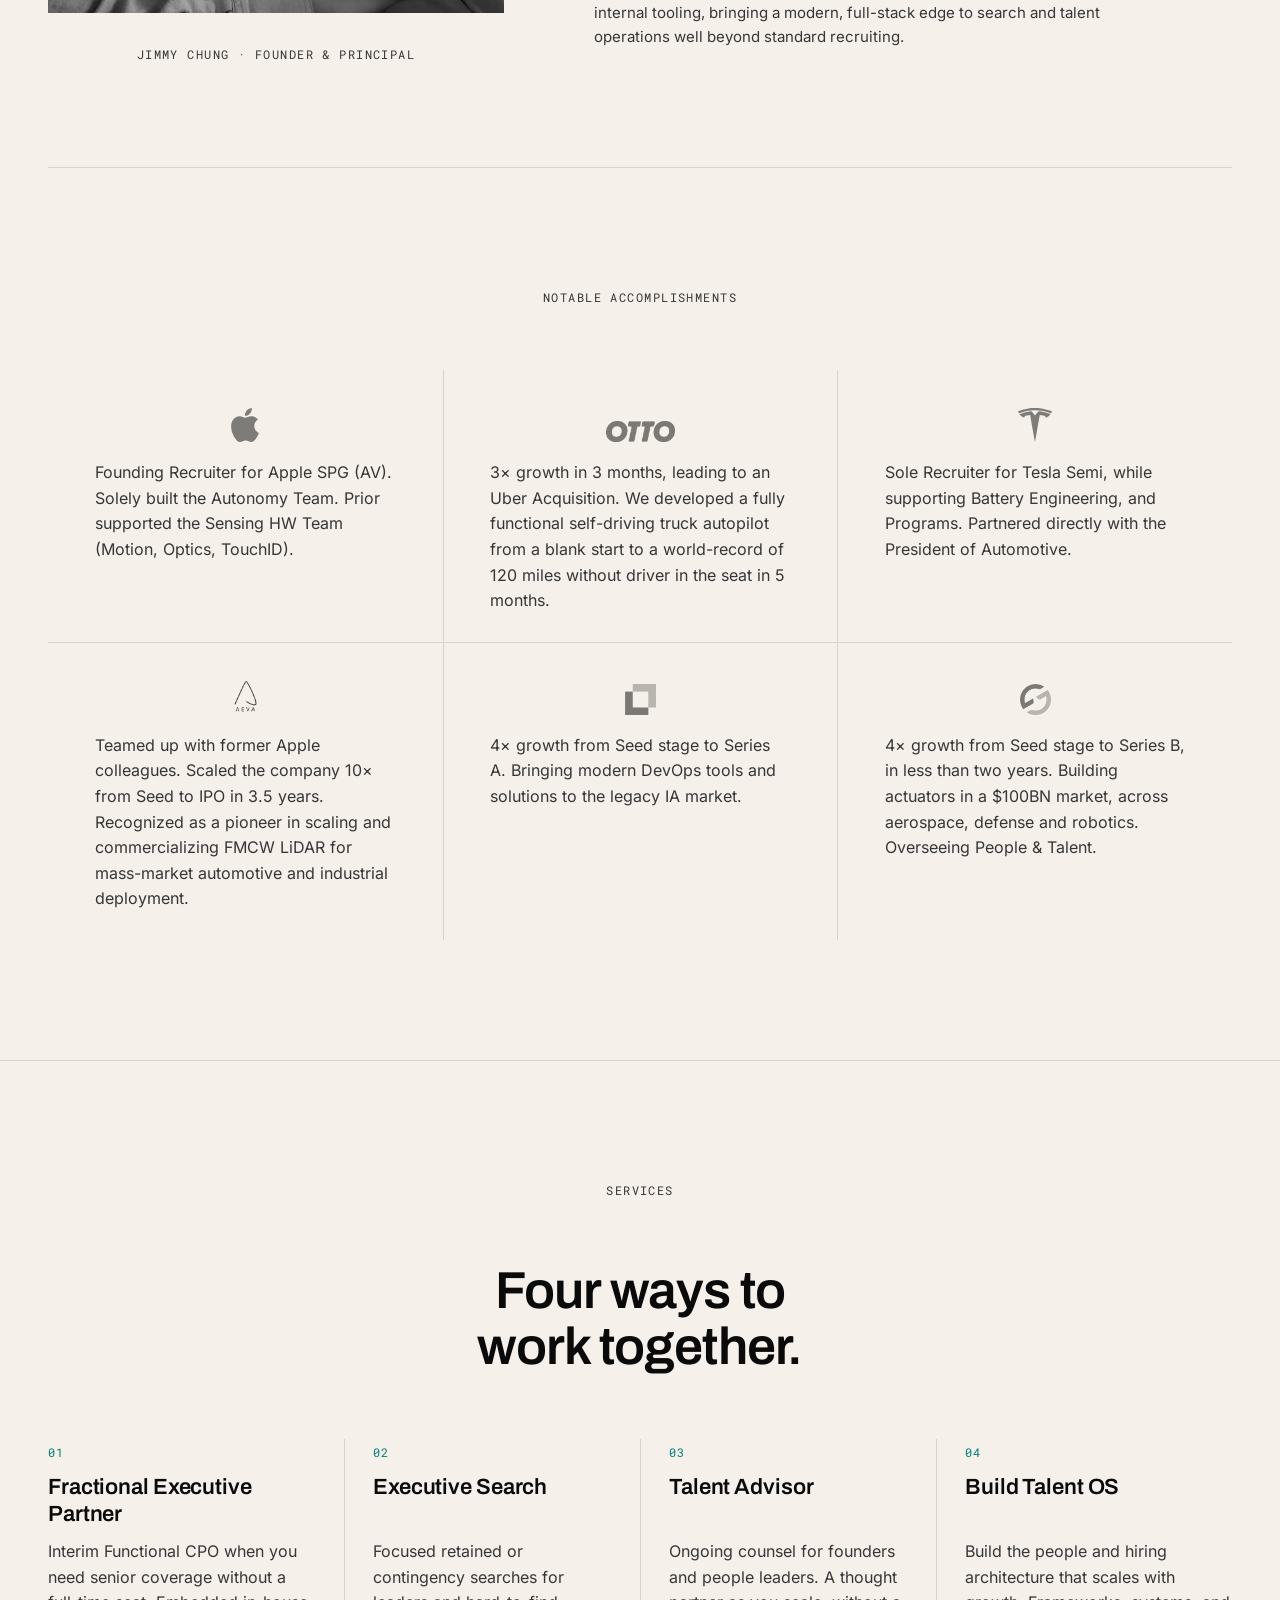
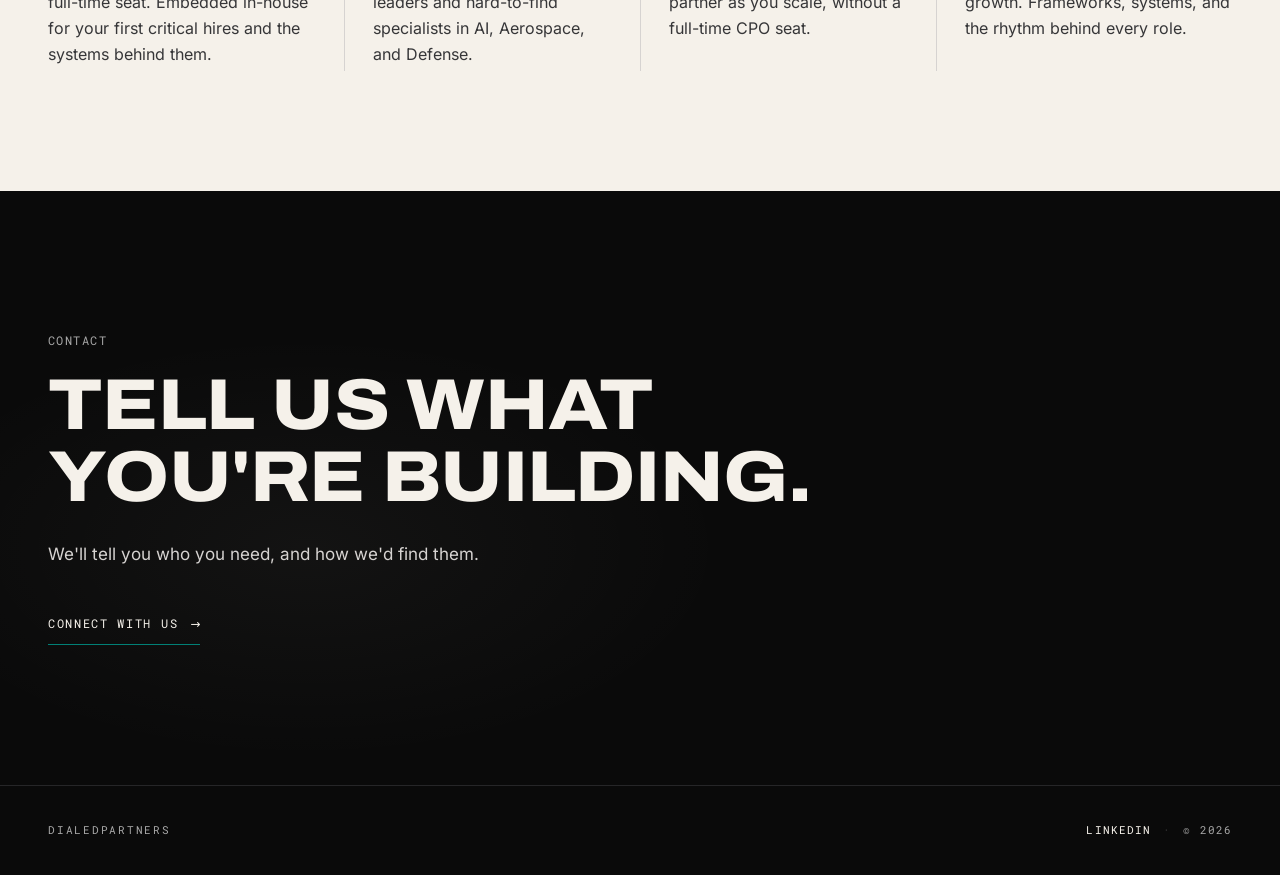
==== commit fd1e66e1: "Tighten About bio copy Replace the About bio with the approved four-paragraph copy. Keep the heading" ====
--- a/index.html
+++ b/index.html
@@ -158,9 +158,8 @@
           <div class="bio">
             <p>Jimmy Chung is a tech talent leader and executive recruiter with 22 years of experience building and scaling software, hardware, and operations teams.</p>
             <p>Throughout his career, Jimmy has specialized in serving as the foundational first recruiter and talent builder for early-stage companies spanning Deep Tech (AI, Robotics) and Hard Tech (Aerospace, Defense). His record includes scaling early teams at iconic organizations from the ground up, including Apple and Tesla, as well as scaling early-stage companies through acquisition with Otto and an IPO with Aeva.</p>
-            <p>Through his consultancy, Jimmy partners with early-stage founders to scale sustainable organizations grounded in a strong mission and uncompromised core values. Beyond securing exceptional engineering and leadership talent, he provides the full-stack People infrastructure required for healthy, scalable growth, including compensation frameworks, leveling, performance systems, and complete employee lifecycle management.</p>
-            <p>Jimmy launched DialedPartners because he thrives where ambiguity, chaos, and execution intersect. This critical inflection point demands a deliberate operating system anchored in mission and core values to align team culture, elevate the talent function, and drive high-performance results.</p>
-            <p>As a modern operator, Jimmy also leverages agentic AI to code and build custom internal applications and company-specific solutions. He is deeply excited about how AI is empowering professionals to break past traditional boundaries, creating custom tools that drive outsized, full-stack impact well beyond standard recruiting.</p>
+            <p>Through DialedPartners, Jimmy partners directly with early-stage founders to cut through the chaos of early growth. Operating flexibly as a fractional executive partner, executive search leader, or talent advisor, he secures elite technical talent while designing the underlying "Talent OS"—the comp frameworks, leveling, and performance architecture required for sustainable scale.</p>
+            <p>As a modern operator, Jimmy also leverages agentic AI to code custom internal tooling, bringing a modern, full-stack edge to search and talent operations well beyond standard recruiting.</p>
           </div>
         </div>
       </div>
--- a/styles.css
+++ b/styles.css
@@ -275,9 +275,9 @@
   .notes-block{margin-top:104px}
   .close .wrap{padding-top:140px;padding-bottom:140px}
   .about-grid{grid-template-columns:minmax(0,5fr) minmax(0,7fr);gap:clamp(48px,7vw,128px);align-items:stretch}
-  .portrait{max-width:480px;width:100%;height:100%;min-height:0}
-  .portrait img{flex:1 1 0;min-height:0;height:0;aspect-ratio:auto;object-fit:cover;object-position:center top}
-  .portrait figcaption{flex-shrink:0}
+  .portrait{display:grid;grid-template-rows:minmax(0,1fr) auto;max-width:480px;width:100%;height:100%;min-width:0;min-height:0}
+  .portrait img{width:100%;height:100%;max-width:none;min-width:0;min-height:0;object-fit:cover;object-position:center top}
+  .portrait figcaption{min-width:0}
   .about-copy h2{margin-top:-.14em}
 }
 
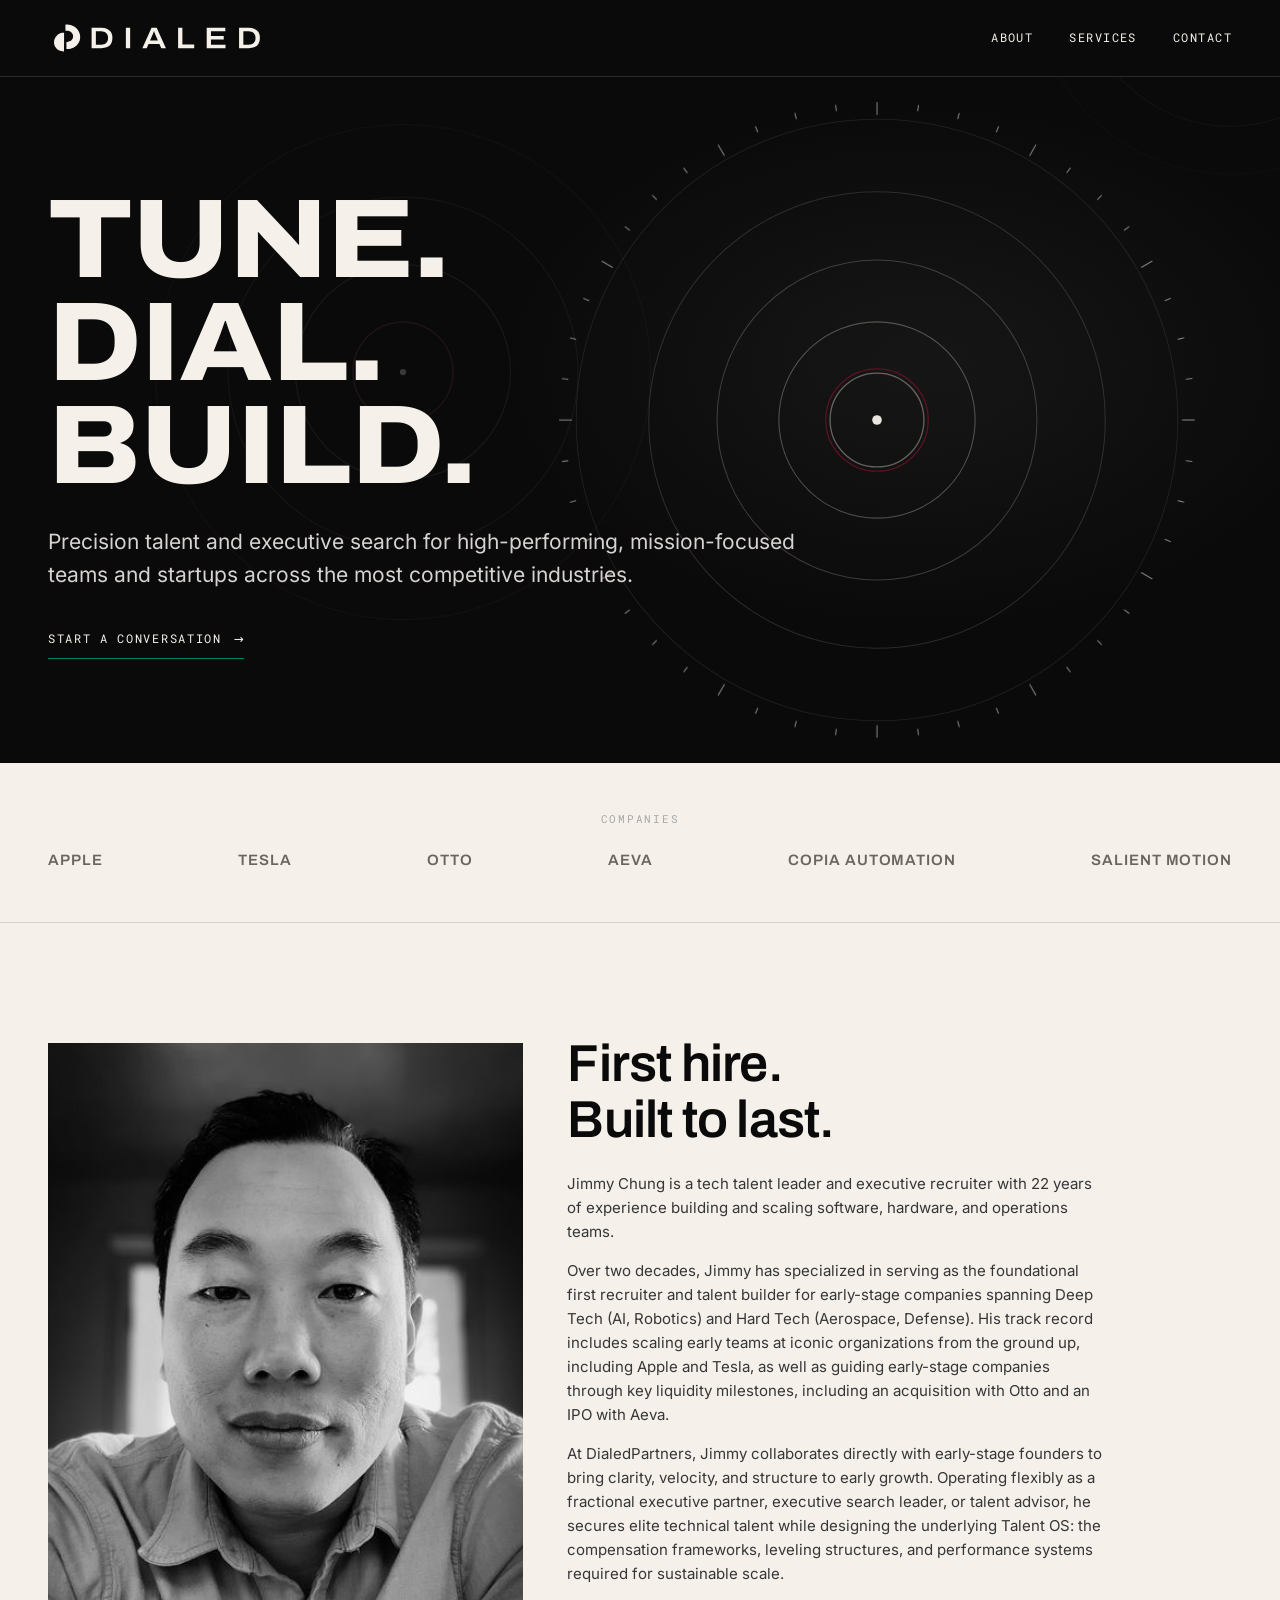
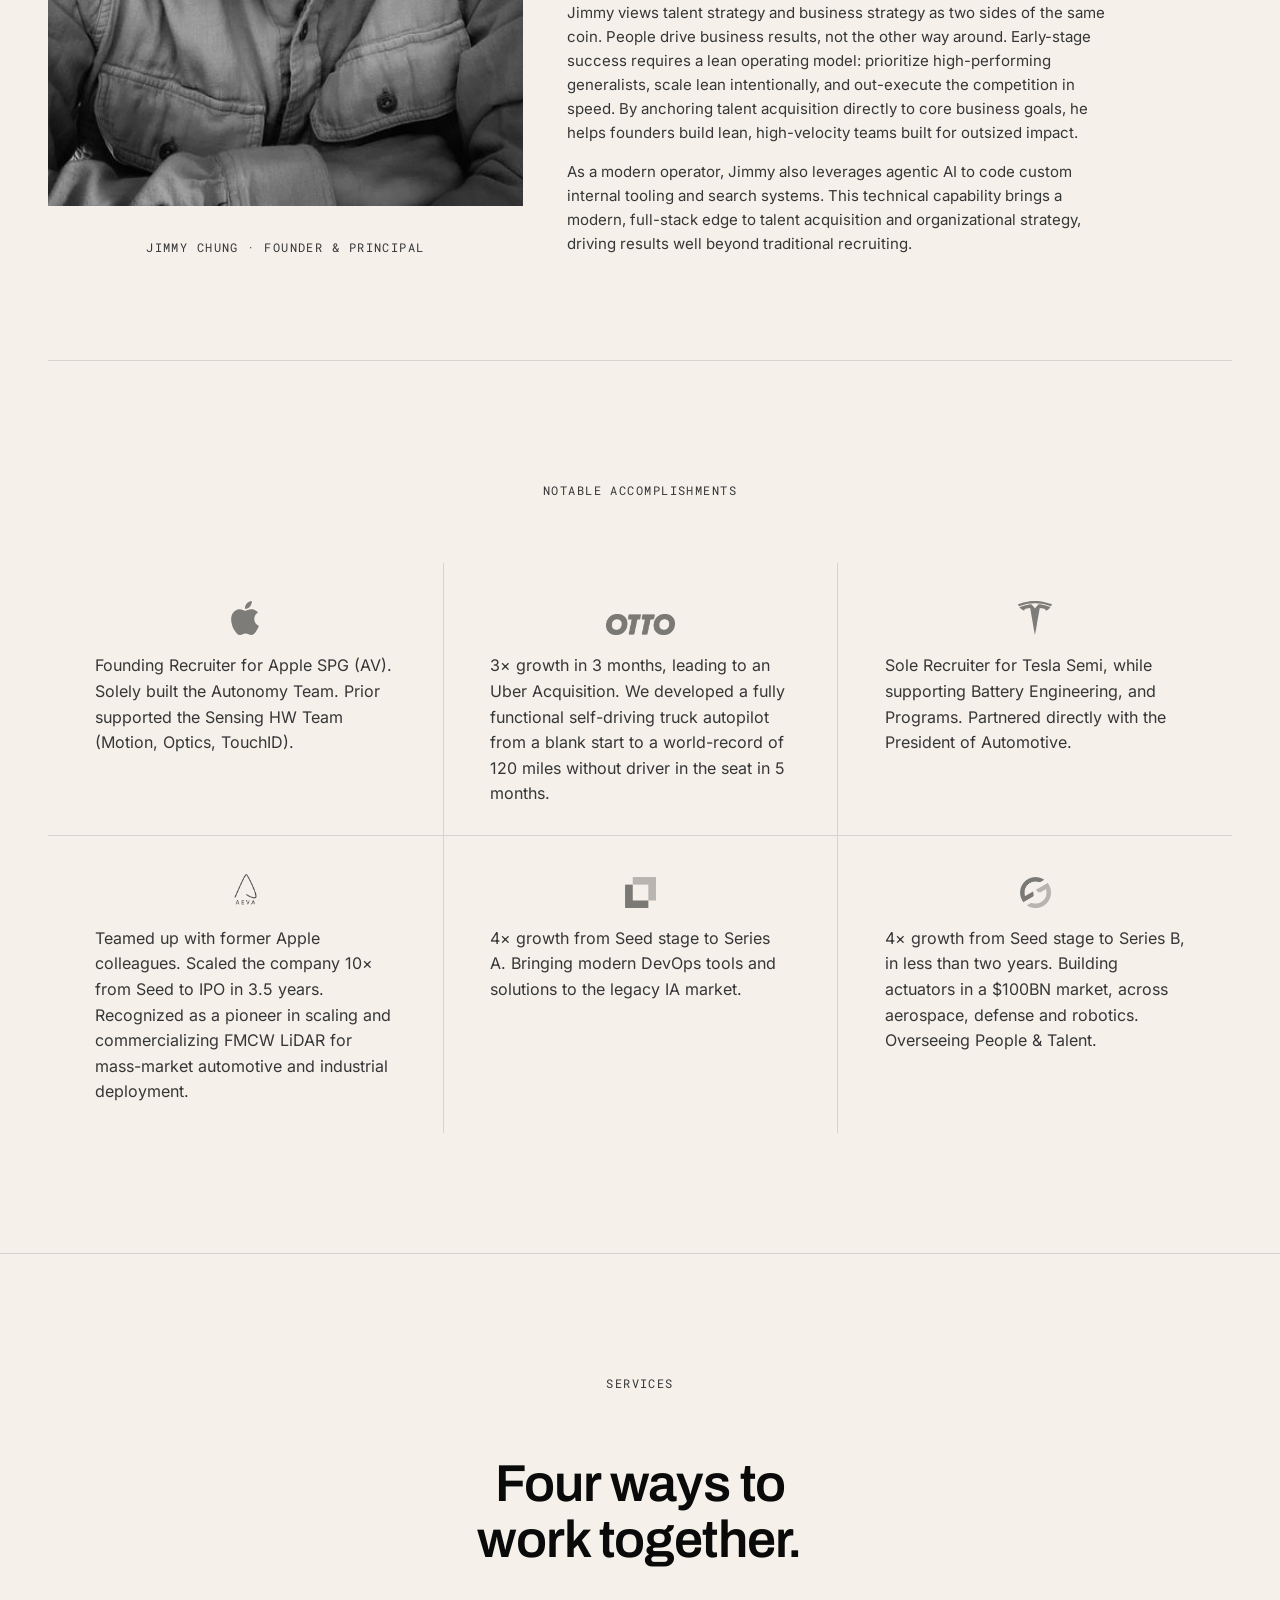
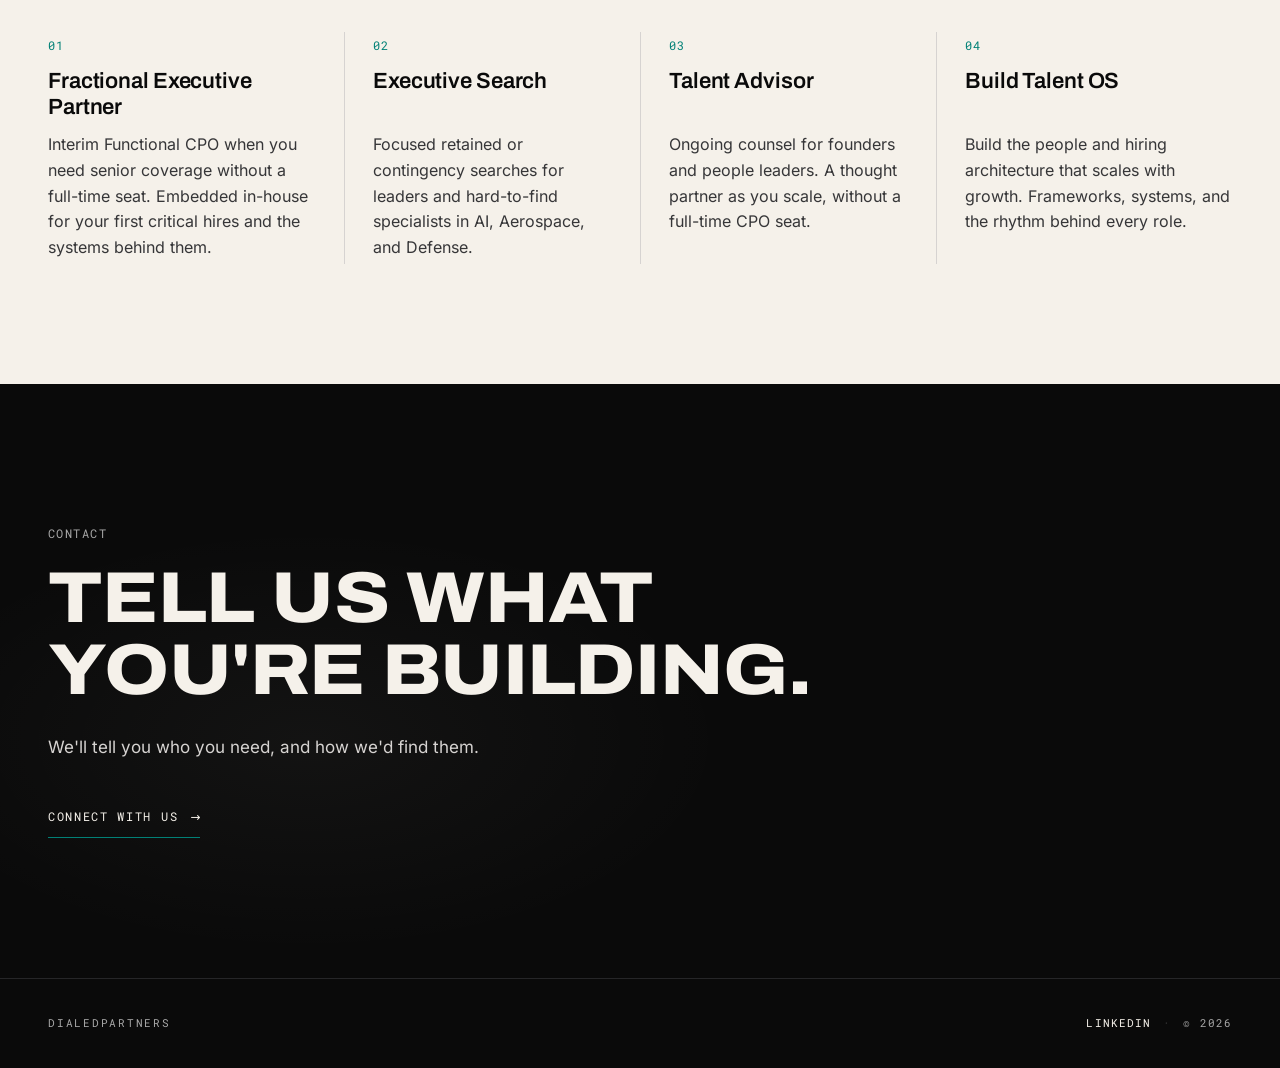
==== commit 3a28da7b: "Refresh About bio copy Replace the About bio with the approved five-paragraph copy. Keep the heading" ====
--- a/index.html
+++ b/index.html
@@ -157,9 +157,10 @@
           <h2 id="intro-title"><span>First hire.</span> <span>Built to last.</span></h2>
           <div class="bio">
             <p>Jimmy Chung is a tech talent leader and executive recruiter with 22 years of experience building and scaling software, hardware, and operations teams.</p>
-            <p>Throughout his career, Jimmy has specialized in serving as the foundational first recruiter and talent builder for early-stage companies spanning Deep Tech (AI, Robotics) and Hard Tech (Aerospace, Defense). His record includes scaling early teams at iconic organizations from the ground up, including Apple and Tesla, as well as scaling early-stage companies through acquisition with Otto and an IPO with Aeva.</p>
-            <p>Through DialedPartners, Jimmy partners directly with early-stage founders to cut through the chaos of early growth. Operating flexibly as a fractional executive partner, executive search leader, or talent advisor, he secures elite technical talent while designing the underlying "Talent OS"—the comp frameworks, leveling, and performance architecture required for sustainable scale.</p>
-            <p>As a modern operator, Jimmy also leverages agentic AI to code custom internal tooling, bringing a modern, full-stack edge to search and talent operations well beyond standard recruiting.</p>
+            <p>Over two decades, Jimmy has specialized in serving as the foundational first recruiter and talent builder for early-stage companies spanning Deep Tech (AI, Robotics) and Hard Tech (Aerospace, Defense). His track record includes scaling early teams at iconic organizations from the ground up, including Apple and Tesla, as well as guiding early-stage companies through key liquidity milestones, including an acquisition with Otto and an IPO with Aeva.</p>
+            <p>At DialedPartners, Jimmy collaborates directly with early-stage founders to bring clarity, velocity, and structure to early growth. Operating flexibly as a fractional executive partner, executive search leader, or talent advisor, he secures elite technical talent while designing the underlying Talent OS: the compensation frameworks, leveling structures, and performance systems required for sustainable scale.</p>
+            <p>Jimmy views talent strategy and business strategy as two sides of the same coin. People drive business results, not the other way around. Early-stage success requires a lean operating model: prioritize high-performing generalists, scale lean intentionally, and out-execute the competition in speed. By anchoring talent acquisition directly to core business goals, he helps founders build lean, high-velocity teams built for outsized impact.</p>
+            <p>As a modern operator, Jimmy also leverages agentic AI to code custom internal tooling and search systems. This technical capability brings a modern, full-stack edge to talent acquisition and organizational strategy, driving results well beyond traditional recruiting.</p>
           </div>
         </div>
       </div>
--- a/styles.css
+++ b/styles.css
@@ -274,8 +274,8 @@
   .service + .service{border-left:1px solid var(--stone)}
   .notes-block{margin-top:104px}
   .close .wrap{padding-top:140px;padding-bottom:140px}
-  .about-grid{grid-template-columns:minmax(0,5fr) minmax(0,7fr);gap:clamp(48px,7vw,128px);align-items:stretch}
-  .portrait{display:grid;grid-template-rows:minmax(0,1fr) auto;max-width:480px;width:100%;height:100%;min-width:0;min-height:0}
+  .about-grid{grid-template-columns:minmax(0,5fr) minmax(0,7fr);gap:clamp(24px,3.5vw,64px);align-items:stretch}
+  .portrait{display:grid;grid-template-rows:minmax(0,1fr) auto;max-width:none;width:100%;height:100%;min-width:0;min-height:0}
   .portrait img{width:100%;height:100%;max-width:none;min-width:0;min-height:0;object-fit:cover;object-position:center top}
   .portrait figcaption{min-width:0}
   .about-copy h2{margin-top:-.14em}
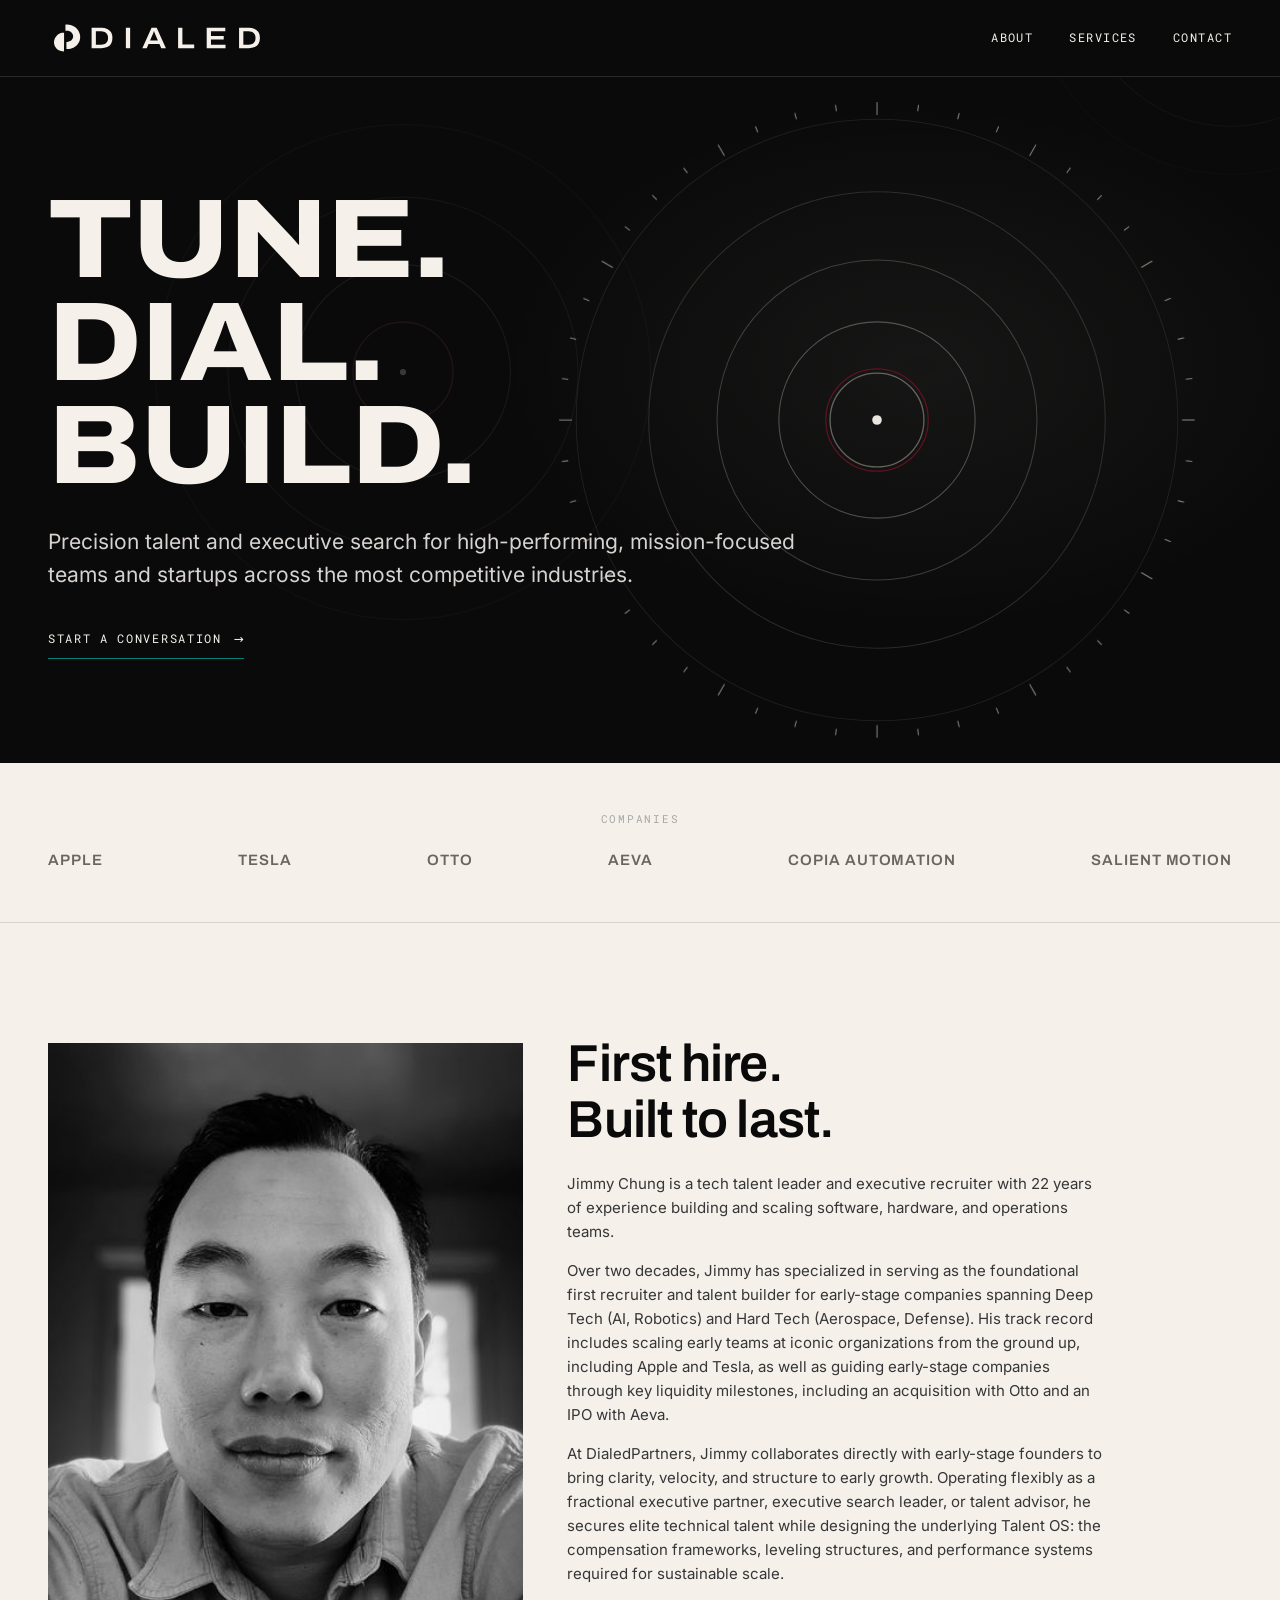
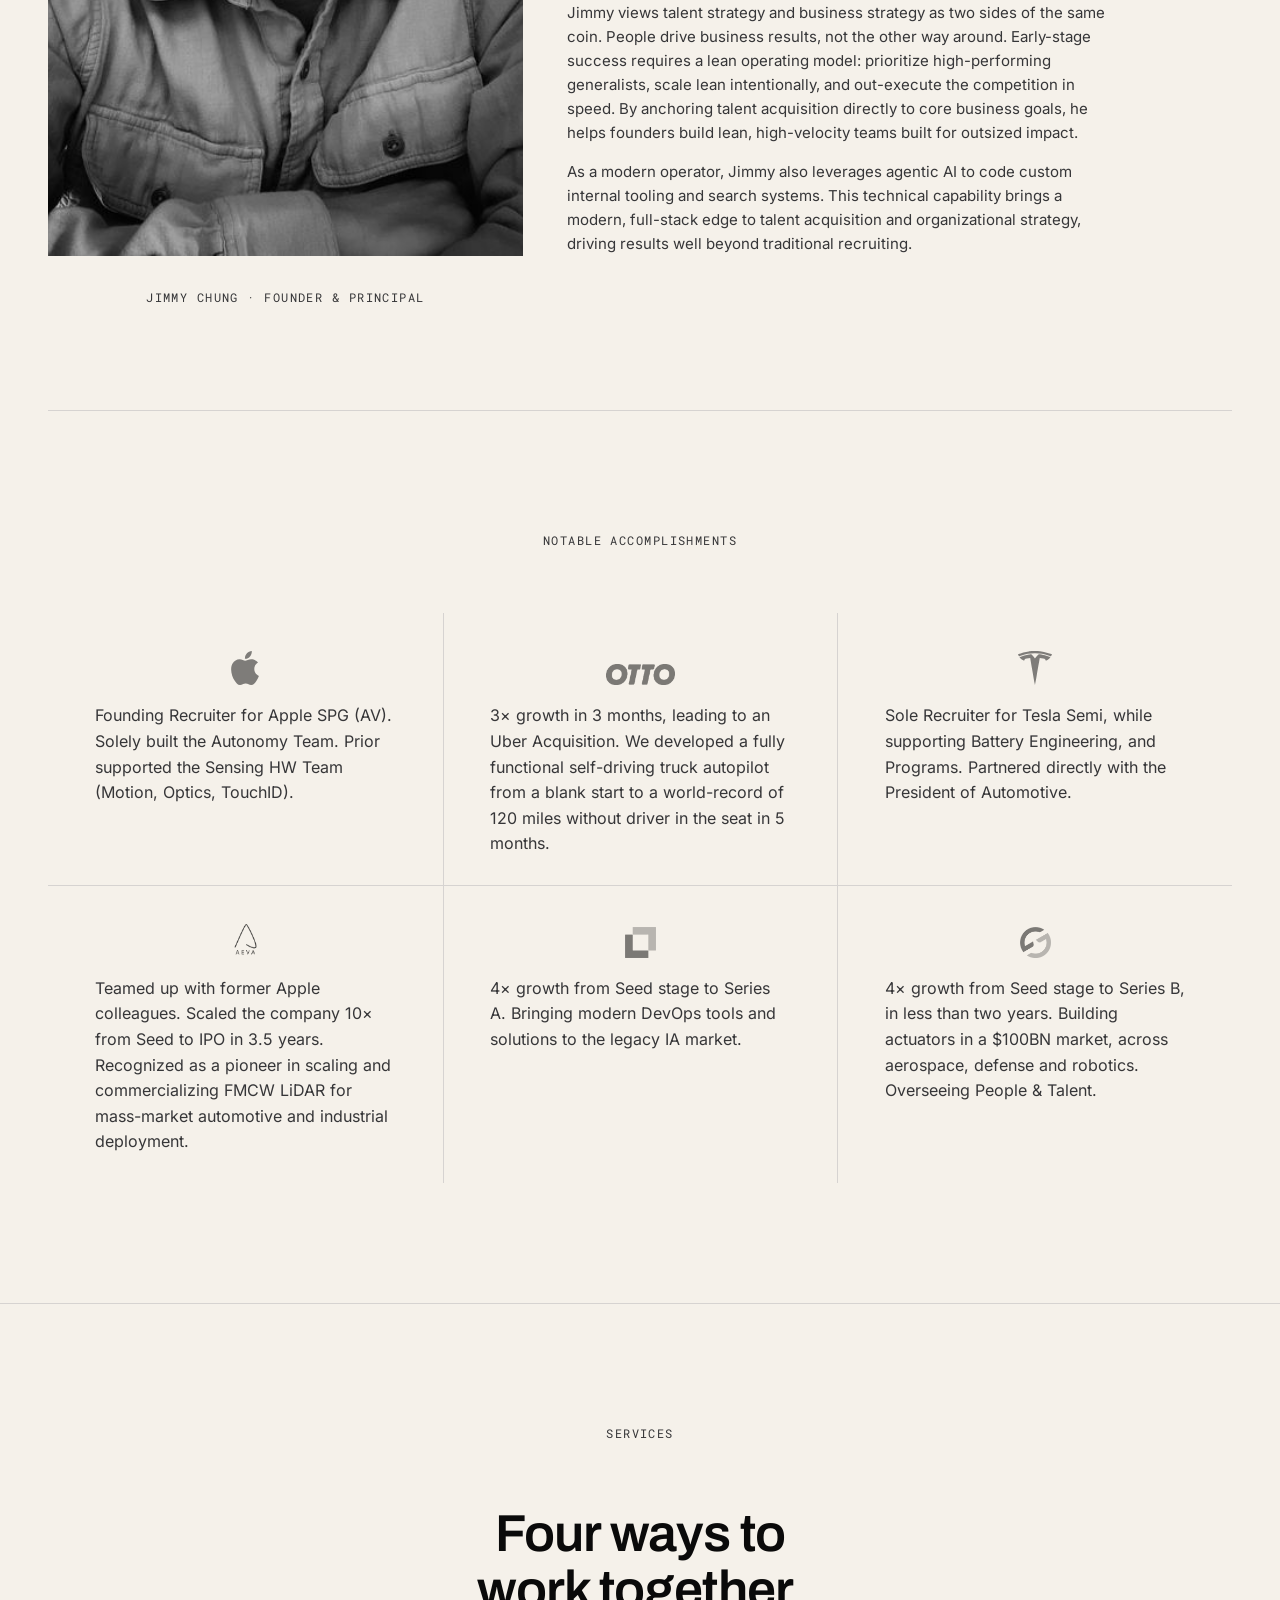
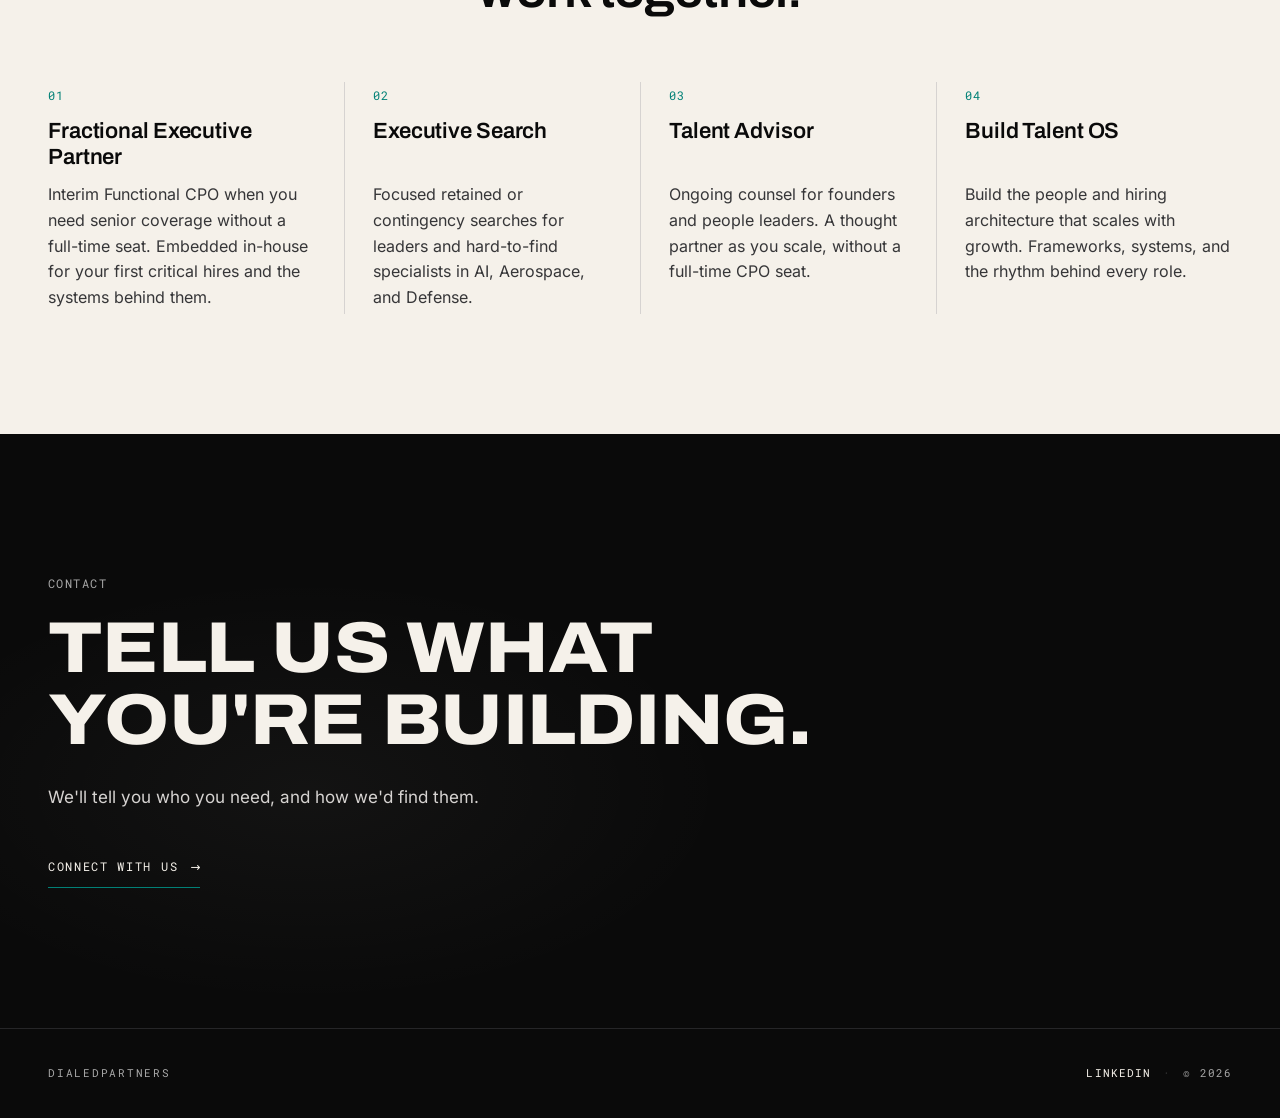
==== commit 6b8f8a20: "Restore desktop About photo width Put the photo in a non-replaced frame on the 5fr track so display:" ====
--- a/index.html
+++ b/index.html
@@ -150,7 +150,9 @@
     <div class="wrap">
       <div class="about-grid">
         <figure class="portrait">
-          <img src="assets/img/jimmy-portrait.jpg" srcset="assets/img/jimmy-portrait.jpg 1x, assets/img/jimmy-portrait@2x.jpg 2x" width="560" height="700" alt="Portrait of Jimmy Chung" loading="lazy" decoding="async">
+          <div class="portrait-frame">
+            <img src="assets/img/jimmy-portrait.jpg" srcset="assets/img/jimmy-portrait.jpg 1x, assets/img/jimmy-portrait@2x.jpg 2x" width="560" height="700" alt="Portrait of Jimmy Chung" loading="lazy" decoding="async">
+          </div>
           <figcaption class="label">Jimmy Chung · Founder &amp; Principal</figcaption>
         </figure>
         <div class="about-copy">
--- a/styles.css
+++ b/styles.css
@@ -134,6 +134,7 @@
 /* Intro + notable accomplishments */
 .about-grid{display:grid;gap:32px}
 .portrait{max-width:420px;display:flex;flex-direction:column;gap:32px}
+.portrait-frame{width:100%}
 .portrait img{width:100%;height:auto;aspect-ratio:4/5;object-fit:cover;background:var(--stone)}
 .about-copy h2{font-family:var(--display);font-weight:600;font-size:clamp(1.875rem,4.4vw,3.25rem);line-height:1.08;letter-spacing:-.015em}
 .about-copy h2 span{display:block}
@@ -274,10 +275,12 @@
   .service + .service{border-left:1px solid var(--stone)}
   .notes-block{margin-top:104px}
   .close .wrap{padding-top:140px;padding-bottom:140px}
-  .about-grid{grid-template-columns:minmax(0,5fr) minmax(0,7fr);gap:clamp(24px,3.5vw,64px);align-items:stretch}
-  .portrait{display:grid;grid-template-rows:minmax(0,1fr) auto;max-width:none;width:100%;height:100%;min-width:0;min-height:0}
-  .portrait img{width:100%;height:100%;max-width:none;min-width:0;min-height:0;object-fit:cover;object-position:center top}
-  .portrait figcaption{min-width:0}
+  .about-grid{grid-template-columns:minmax(0,5fr) minmax(0,7fr);grid-template-rows:auto auto;column-gap:clamp(24px,3.5vw,64px);row-gap:32px;align-items:stretch}
+  .portrait{display:contents}
+  .portrait-frame{grid-column:1;grid-row:1;width:100%;min-width:0;height:0;min-height:100%}
+  .portrait img{width:100%;height:100%;max-width:none;min-width:0;min-height:0;object-fit:cover;object-position:center top;aspect-ratio:auto}
+  .portrait figcaption{grid-column:1;grid-row:2;min-width:0}
+  .about-copy{grid-column:2;grid-row:1}
   .about-copy h2{margin-top:-.14em}
 }
 
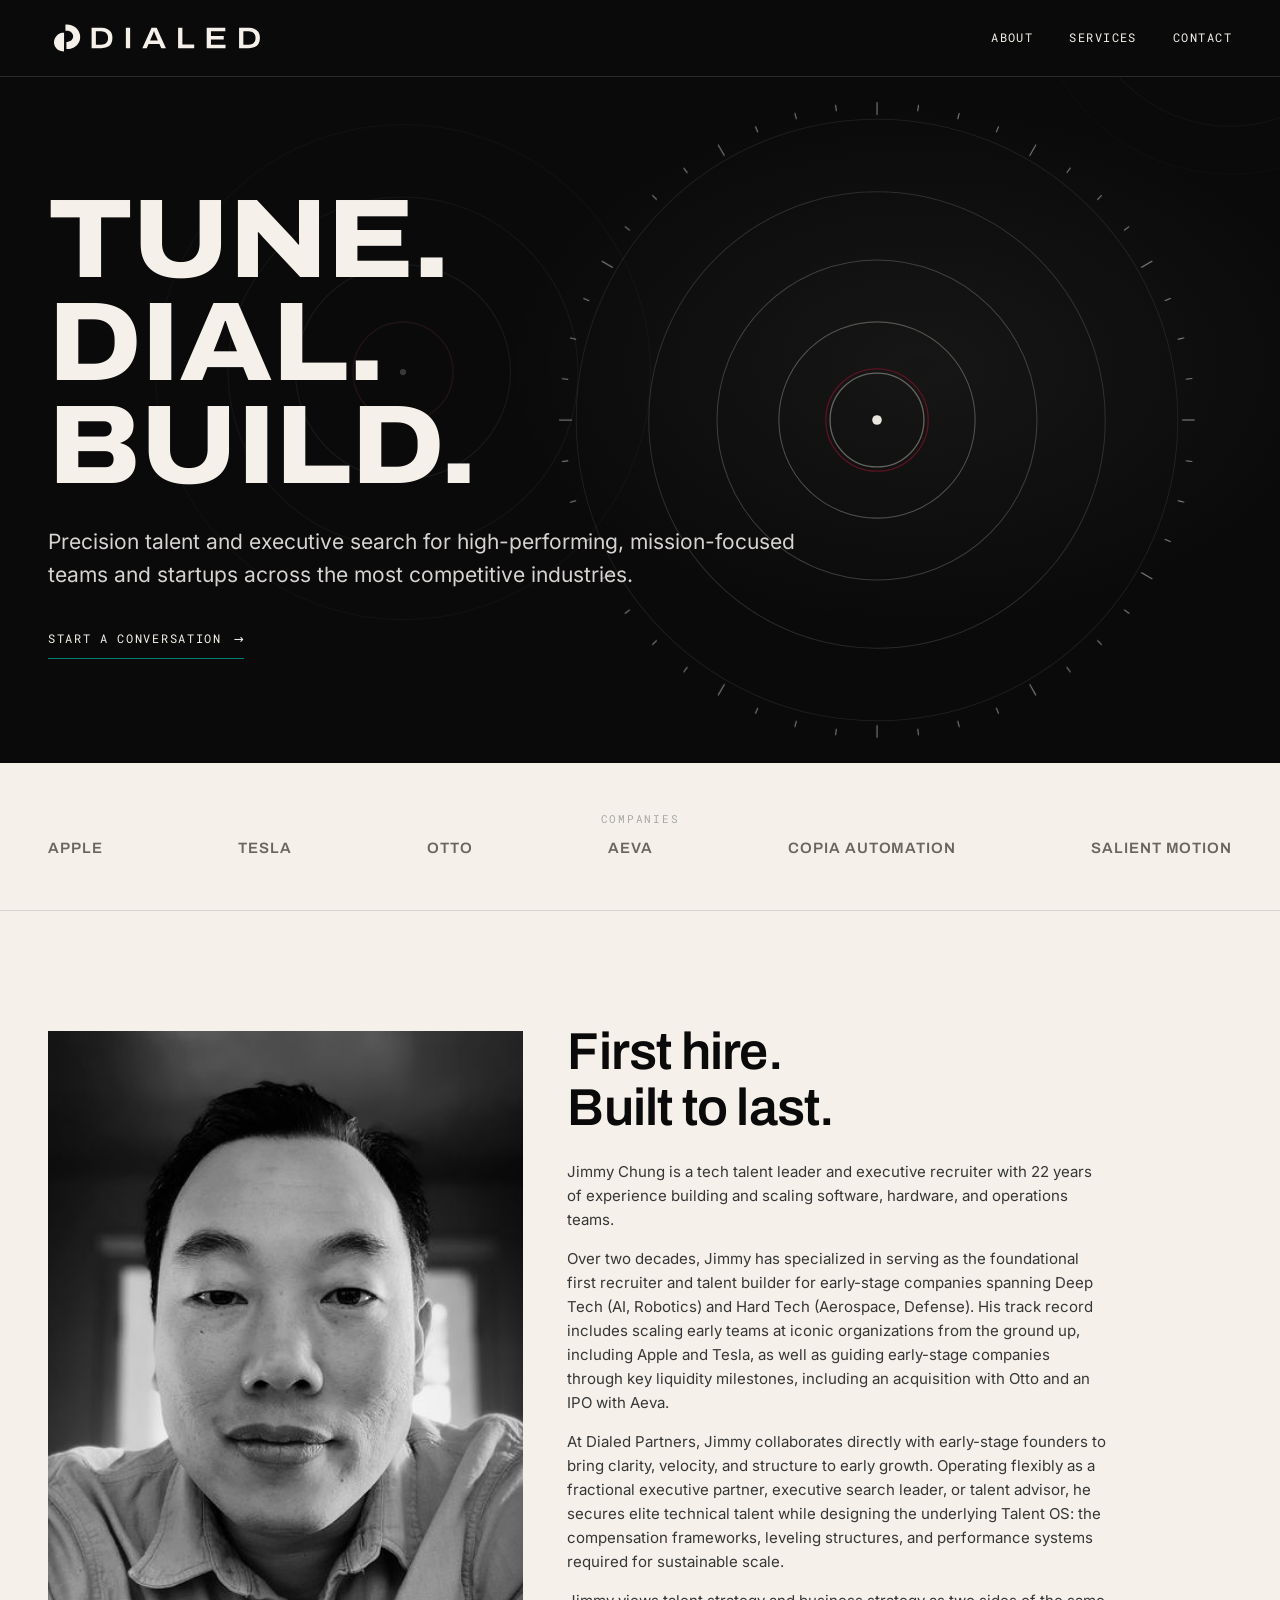
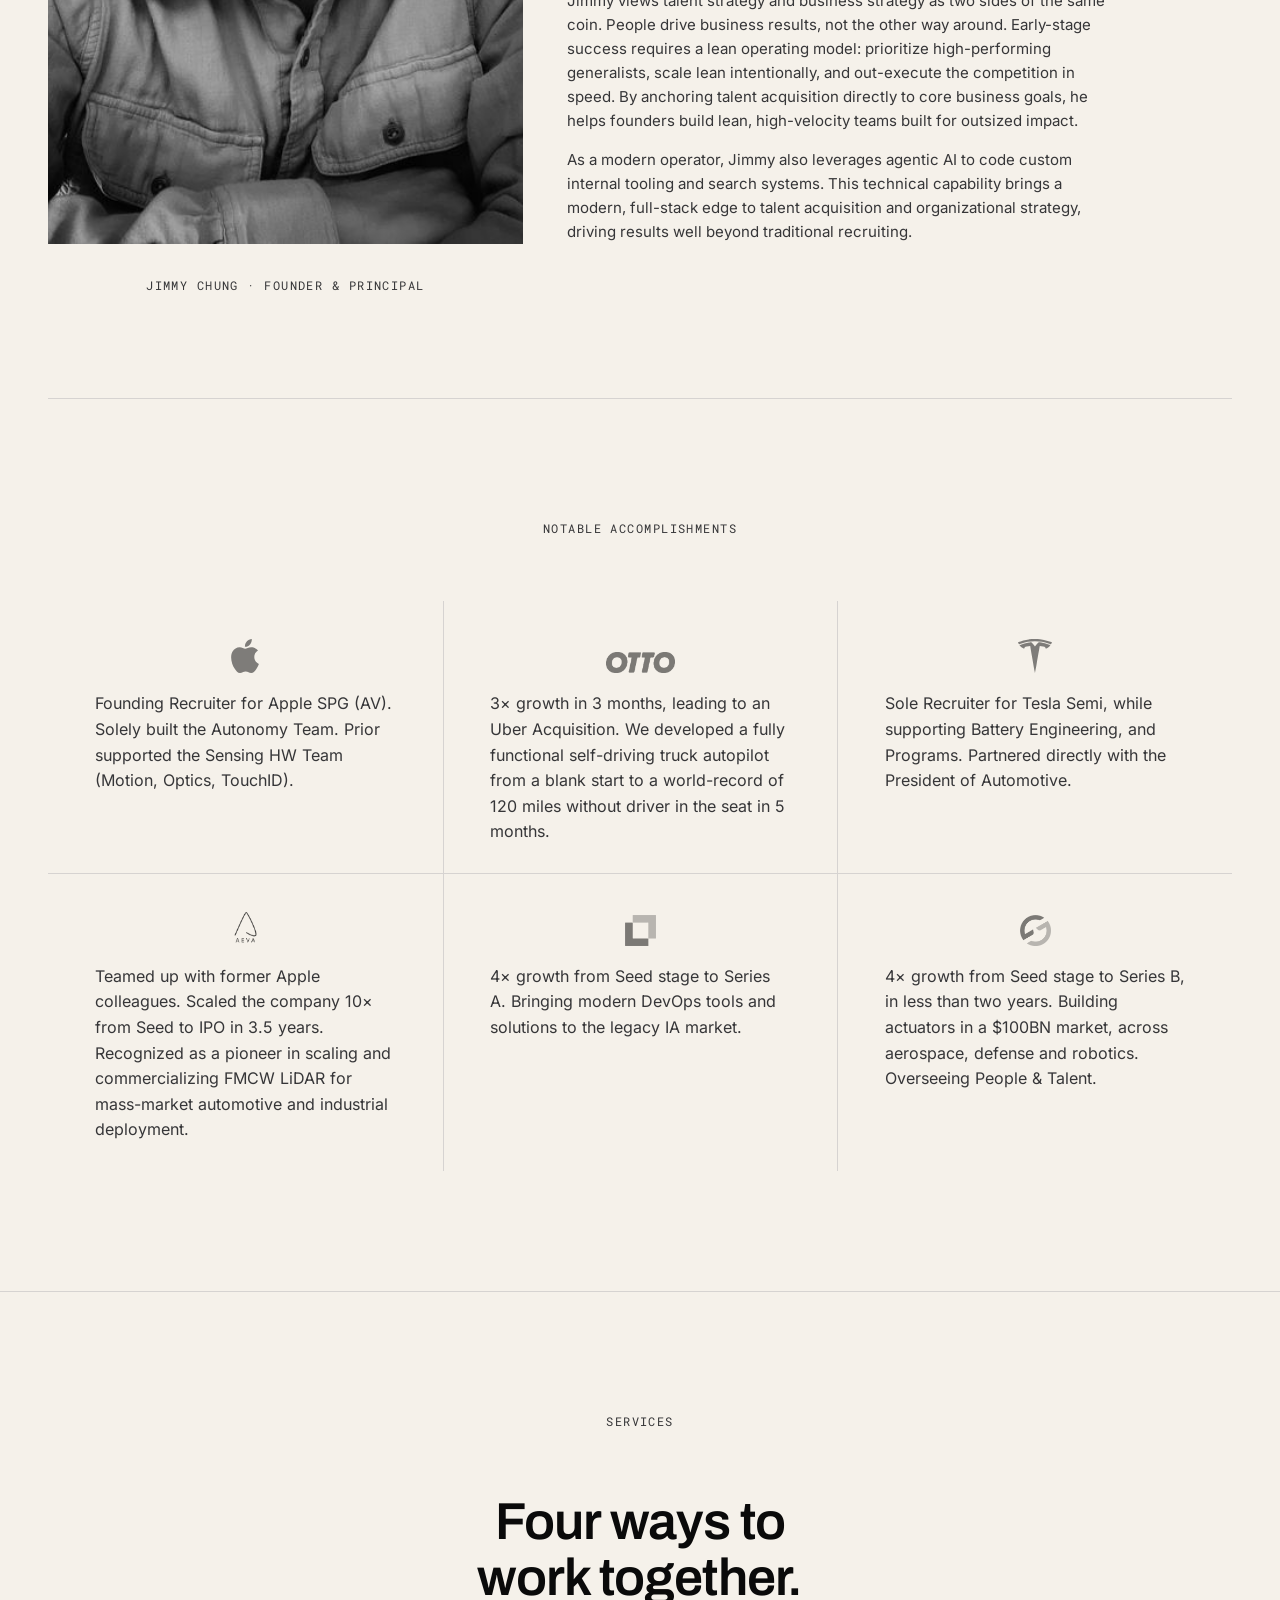
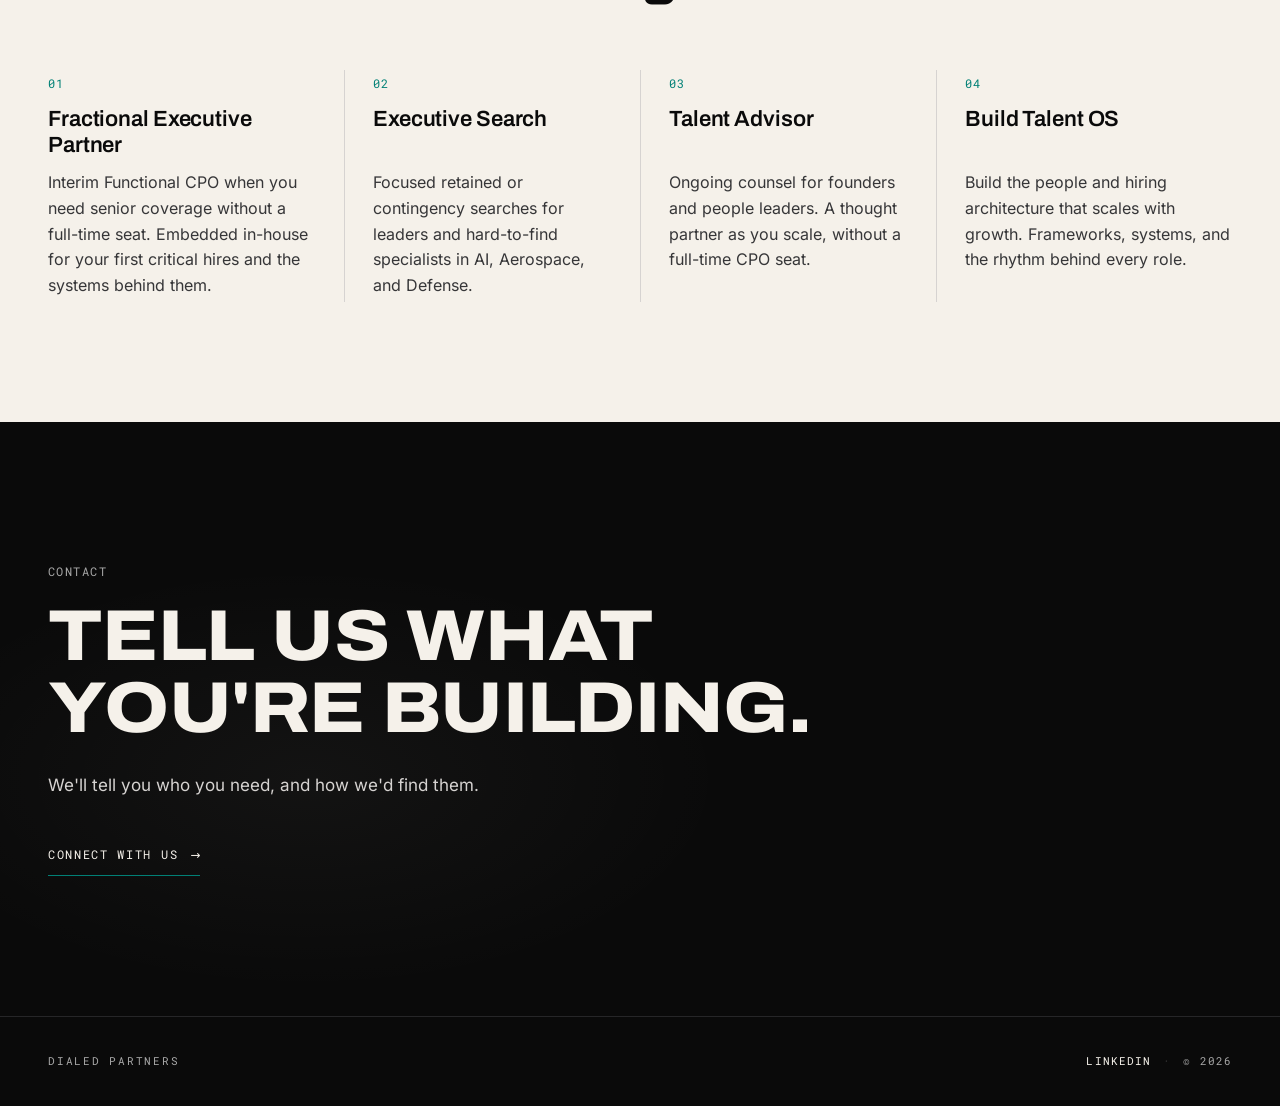
==== commit f3a137a2: "Spell Dialed Partners as two words Use Dialed Partners in visible copy and document titles. Leave di" ====
--- a/index.html
+++ b/index.html
@@ -3,16 +3,16 @@
 <head>
 <meta charset="utf-8">
 <meta name="viewport" content="width=device-width,initial-scale=1">
-<title>DialedPartners · Tune. Dial. Build.</title>
-<meta name="description" content="DialedPartners is a precision talent and executive search consultancy led by Jimmy Chung. We build high-performing, mission-focused teams and startups across the most competitive industries.">
+<title>Dialed Partners · Tune. Dial. Build.</title>
+<meta name="description" content="Dialed Partners is a precision talent and executive search consultancy led by Jimmy Chung. We build high-performing, mission-focused teams and startups across the most competitive industries.">
 <meta name="theme-color" content="#0A0A0A">
 <link rel="canonical" href="https://dialedpartners.com/">
-<meta property="og:title" content="DialedPartners · Tune. Dial. Build.">
-<meta property="og:description" content="DialedPartners is a precision talent and executive search consultancy led by Jimmy Chung. We build high-performing, mission-focused teams and startups across the most competitive industries.">
+<meta property="og:title" content="Dialed Partners · Tune. Dial. Build.">
+<meta property="og:description" content="Dialed Partners is a precision talent and executive search consultancy led by Jimmy Chung. We build high-performing, mission-focused teams and startups across the most competitive industries.">
 <meta property="og:type" content="website">
 <meta property="og:url" content="https://dialedpartners.com/">
 <meta property="og:image" content="https://dialedpartners.com/assets/img/og-image.png">
-<meta property="og:site_name" content="DialedPartners">
+<meta property="og:site_name" content="Dialed Partners">
 <link rel="icon" href="/assets/img/favicon.svg" type="image/svg+xml">
 <link rel="icon" href="/favicon.ico" sizes="any">
 <link rel="apple-touch-icon" href="/assets/img/apple-touch-icon.png">
@@ -26,8 +26,8 @@
 
 <header class="site-header">
   <div class="wrap">
-    <a class="brand" href="index.html" aria-label="DialedPartners home">
-      <img class="brand-lockup" src="assets/img/dialedpartners-lockup-horizontal-dialed-bone.svg" alt="DialedPartners" width="287" height="48">
+    <a class="brand" href="index.html" aria-label="Dialed Partners home">
+      <img class="brand-lockup" src="assets/img/dialedpartners-lockup-horizontal-dialed-bone.svg" alt="Dialed Partners" width="287" height="48">
     </a>
     <nav class="nav" aria-label="Primary">
       <a href="#about">About</a>
@@ -160,7 +160,7 @@
           <div class="bio">
             <p>Jimmy Chung is a tech talent leader and executive recruiter with 22 years of experience building and scaling software, hardware, and operations teams.</p>
             <p>Over two decades, Jimmy has specialized in serving as the foundational first recruiter and talent builder for early-stage companies spanning Deep Tech (AI, Robotics) and Hard Tech (Aerospace, Defense). His track record includes scaling early teams at iconic organizations from the ground up, including Apple and Tesla, as well as guiding early-stage companies through key liquidity milestones, including an acquisition with Otto and an IPO with Aeva.</p>
-            <p>At DialedPartners, Jimmy collaborates directly with early-stage founders to bring clarity, velocity, and structure to early growth. Operating flexibly as a fractional executive partner, executive search leader, or talent advisor, he secures elite technical talent while designing the underlying Talent OS: the compensation frameworks, leveling structures, and performance systems required for sustainable scale.</p>
+            <p>At Dialed Partners, Jimmy collaborates directly with early-stage founders to bring clarity, velocity, and structure to early growth. Operating flexibly as a fractional executive partner, executive search leader, or talent advisor, he secures elite technical talent while designing the underlying Talent OS: the compensation frameworks, leveling structures, and performance systems required for sustainable scale.</p>
             <p>Jimmy views talent strategy and business strategy as two sides of the same coin. People drive business results, not the other way around. Early-stage success requires a lean operating model: prioritize high-performing generalists, scale lean intentionally, and out-execute the competition in speed. By anchoring talent acquisition directly to core business goals, he helps founders build lean, high-velocity teams built for outsized impact.</p>
             <p>As a modern operator, Jimmy also leverages agentic AI to code custom internal tooling and search systems. This technical capability brings a modern, full-stack edge to talent acquisition and organizational strategy, driving results well beyond traditional recruiting.</p>
           </div>
@@ -233,7 +233,7 @@
 
 <footer class="site-footer">
   <div class="wrap">
-    <a class="footer-name" href="index.html">DialedPartners</a>
+    <a class="footer-name" href="index.html">Dialed Partners</a>
     <p class="footer-meta"><a href="https://www.linkedin.com/in/jimmychung/" rel="noopener">LinkedIn</a><span aria-hidden="true">&middot;</span><span>&copy; 2026</span></p>
   </div>
 </footer>
--- a/styles.css
+++ b/styles.css
@@ -115,7 +115,7 @@
 /* Credentials strip */
 .creds{background:var(--bone);color:var(--storm);border-bottom:1px solid var(--stone)}
 .creds .wrap{padding-top:36px;padding-bottom:40px}
-.creds-label{margin:0 0 20px;font-family:var(--mono);font-weight:400;font-size:.6875rem;line-height:1.4;letter-spacing:.16em;text-transform:uppercase;text-align:center;color:var(--ash)}
+.creds-label{margin:0 0 12px;font-family:var(--mono);font-weight:400;font-size:.6875rem;line-height:1.4;letter-spacing:.16em;text-transform:uppercase;text-align:center;color:var(--ash)}
 .cred-row{display:grid;grid-template-columns:repeat(12,1fr);row-gap:14px;align-items:center;justify-items:center;text-align:center}
 .cred{grid-column:span 3;font-family:var(--display);font-weight:600;font-size:.875rem;line-height:1.3;letter-spacing:.06em;text-transform:uppercase;color:#6B6560;white-space:nowrap}
 .cred:nth-child(n+5){grid-column:span 6}
@@ -286,7 +286,6 @@
 
 @media (min-width:900px){
   .creds .wrap{padding-top:48px;padding-bottom:52px}
-  .creds-label{margin-bottom:24px}
   .cred-row{display:flex;flex-wrap:nowrap;justify-content:space-between;gap:24px}
   .cred{font-size:.9375rem}
 }
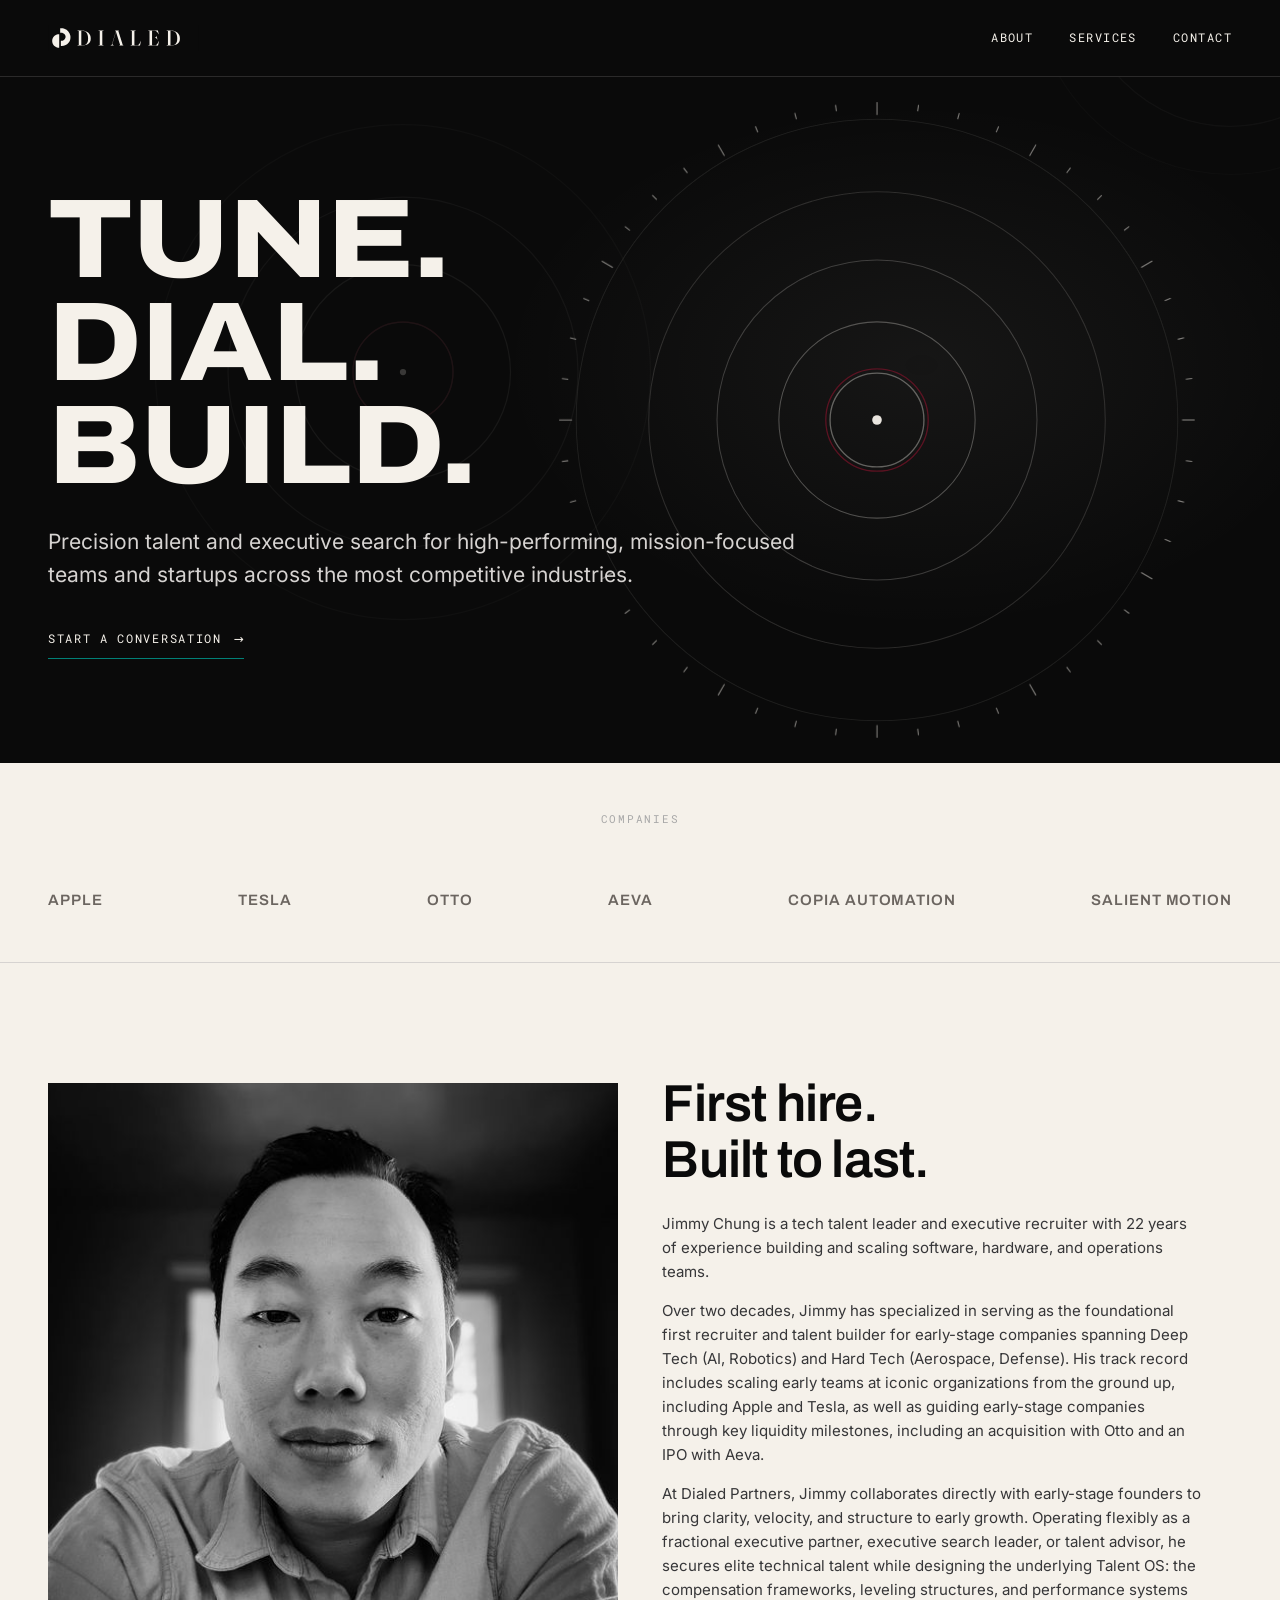
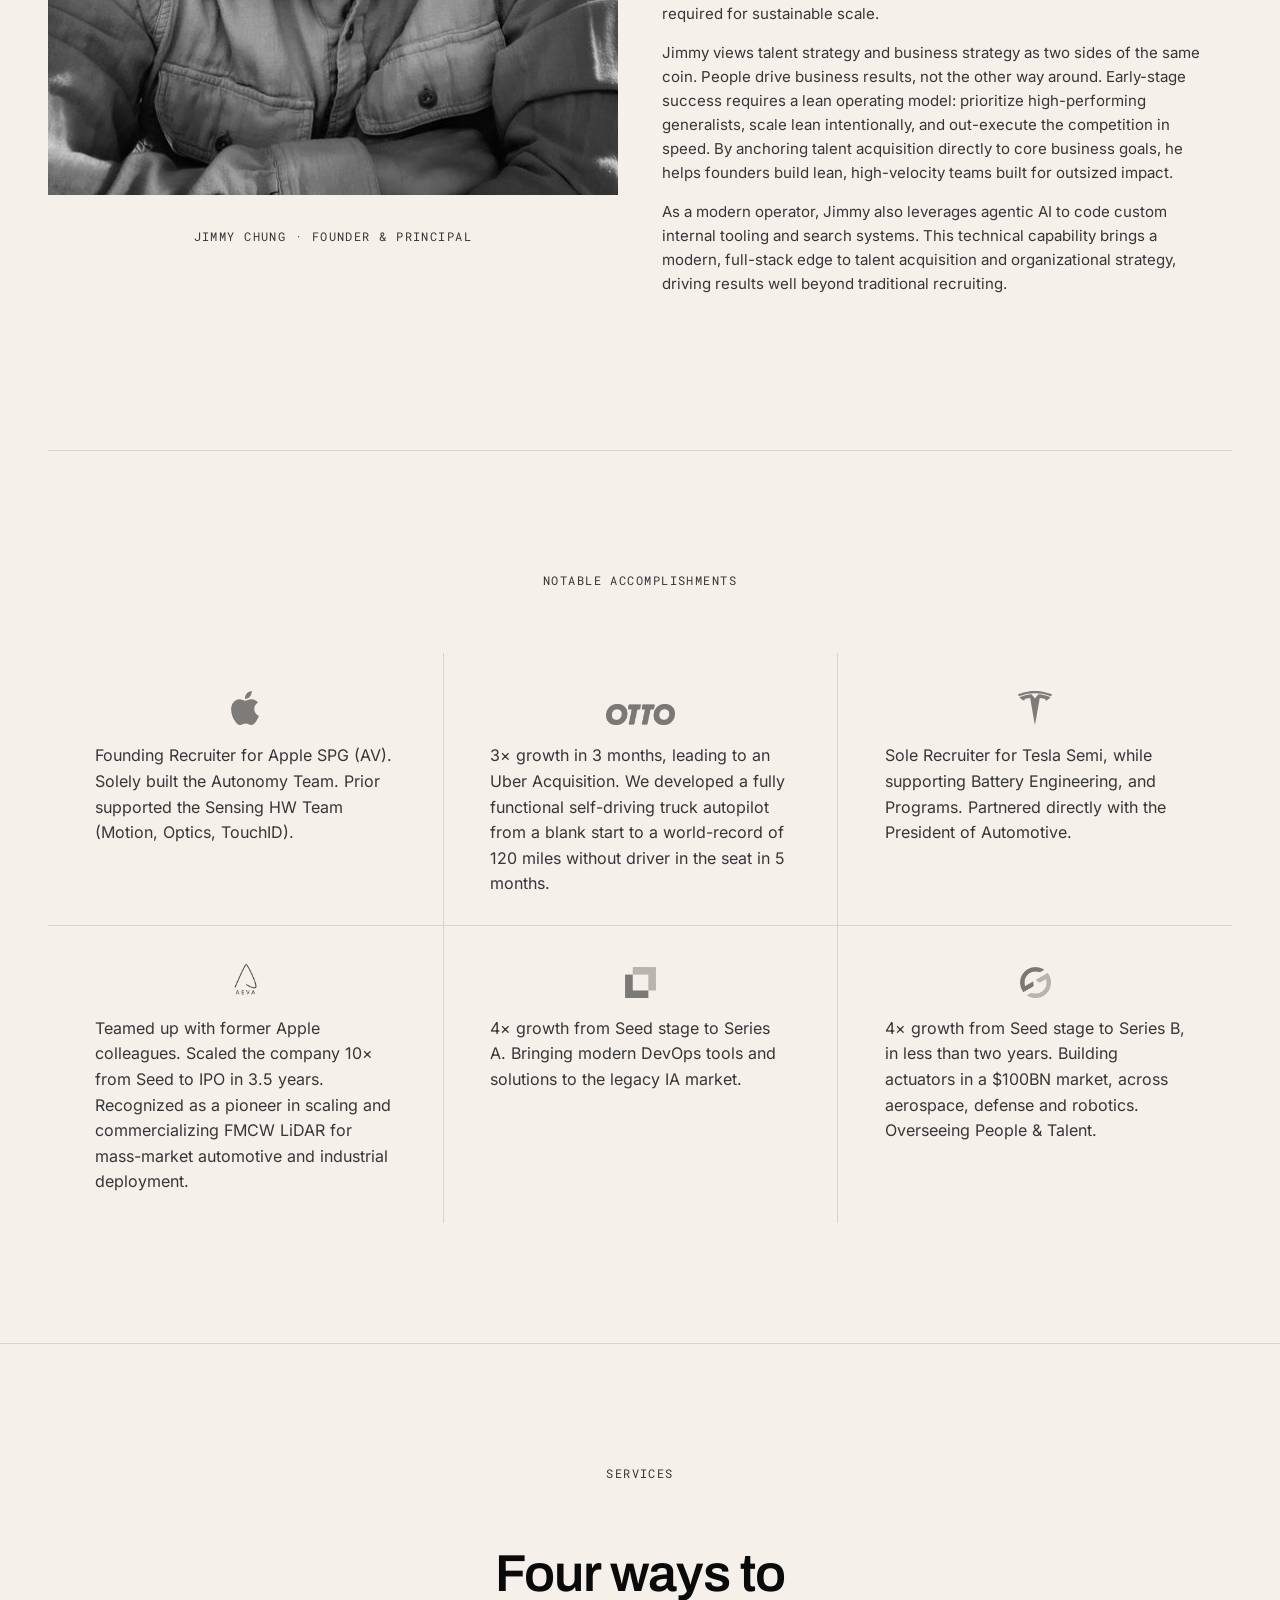
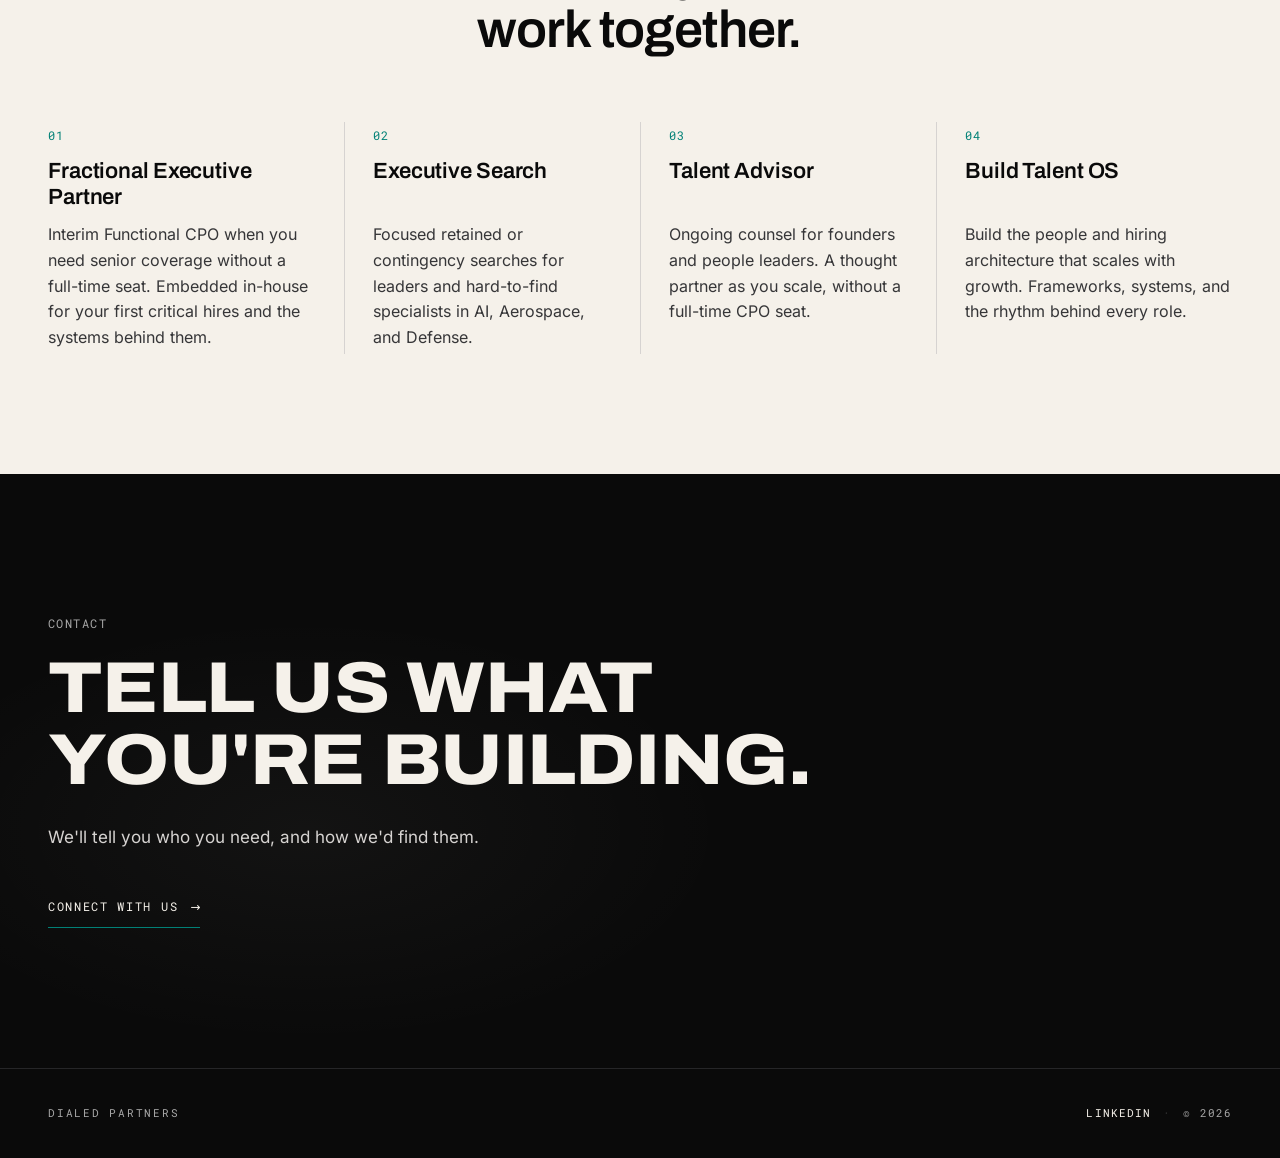
==== commit c7a1c805: "Fraunces 500 wordmark, 30% smaller lockup Rebuild DIALED in Fraunces 500 at opsz 144 with the same +" ====
--- a/index.html
+++ b/index.html
@@ -27,7 +27,7 @@
 <header class="site-header">
   <div class="wrap">
     <a class="brand" href="index.html" aria-label="Dialed Partners home">
-      <img class="brand-lockup" src="assets/img/dialedpartners-lockup-horizontal-dialed-bone.svg" alt="Dialed Partners" width="287" height="48">
+      <img class="brand-lockup" src="assets/img/dialedpartners-lockup-horizontal-dialed-bone.svg" alt="Dialed Partners" width="201" height="34">
     </a>
     <nav class="nav" aria-label="Primary">
       <a href="#about">About</a>
--- a/styles.css
+++ b/styles.css
@@ -56,7 +56,7 @@
 .site-header{position:sticky;top:0;z-index:10;background:var(--storm);color:var(--bone);border-bottom:1px solid var(--line-dark)}
 .site-header .wrap{display:grid;grid-template-columns:1fr;align-items:center;column-gap:16px}
 .brand{display:flex;align-items:center;height:var(--header);text-decoration:none}
-.brand .brand-lockup{display:block;height:33px;width:auto;max-width:100%;object-fit:contain;object-position:left center;flex:0 0 auto}
+.brand .brand-lockup{display:block;height:23.1px;width:auto;max-width:100%;object-fit:contain;object-position:left center;flex:0 0 auto}
 .nav{display:flex;gap:24px;align-items:center;height:44px;border-top:1px solid var(--line-dark)}
 .nav a{font-family:var(--mono);font-size:.6875rem;letter-spacing:.12em;text-transform:uppercase;text-decoration:none;padding:6px 0;border-bottom:1px solid transparent}
 .nav a:hover{border-color:var(--accent-signal)}
@@ -115,7 +115,7 @@
 /* Credentials strip */
 .creds{background:var(--bone);color:var(--storm);border-bottom:1px solid var(--stone)}
 .creds .wrap{padding-top:36px;padding-bottom:40px}
-.creds-label{margin:0 0 12px;font-family:var(--mono);font-weight:400;font-size:.6875rem;line-height:1.4;letter-spacing:.16em;text-transform:uppercase;text-align:center;color:var(--ash)}
+.creds-label{margin:0 0 var(--section-kicker-after);font-family:var(--mono);font-weight:400;font-size:.6875rem;line-height:1.4;letter-spacing:.16em;text-transform:uppercase;text-align:center;color:var(--ash)}
 .cred-row{display:grid;grid-template-columns:repeat(12,1fr);row-gap:14px;align-items:center;justify-items:center;text-align:center}
 .cred{grid-column:span 3;font-family:var(--display);font-weight:600;font-size:.875rem;line-height:1.3;letter-spacing:.06em;text-transform:uppercase;color:#6B6560;white-space:nowrap}
 .cred:nth-child(n+5){grid-column:span 6}
@@ -261,7 +261,7 @@
 @media (min-width:900px){
   :root{--margin:48px;--header:76px;--section-kicker-before:120px;--section-kicker-after:64px}
   .site-header .wrap{grid-template-columns:auto 1fr;align-items:center}
-  .brand .brand-lockup{height:37px;max-width:none}
+  .brand .brand-lockup{height:25.9px;max-width:none}
   .nav{justify-self:end;border:0;height:auto;gap:36px}
   .nav a{font-size:.75rem}
   .hero-inner{padding-top:112px;padding-bottom:104px}
@@ -275,12 +275,11 @@
   .service + .service{border-left:1px solid var(--stone)}
   .notes-block{margin-top:104px}
   .close .wrap{padding-top:140px;padding-bottom:140px}
-  .about-grid{grid-template-columns:minmax(0,5fr) minmax(0,7fr);grid-template-rows:auto auto;column-gap:clamp(24px,3.5vw,64px);row-gap:32px;align-items:stretch}
-  .portrait{display:contents}
-  .portrait-frame{grid-column:1;grid-row:1;width:100%;min-width:0;height:0;min-height:100%}
-  .portrait img{width:100%;height:100%;max-width:none;min-width:0;min-height:0;object-fit:cover;object-position:center top;aspect-ratio:auto}
-  .portrait figcaption{grid-column:1;grid-row:2;min-width:0}
-  .about-copy{grid-column:2;grid-row:1}
+  .about-grid{position:relative;--about-col-gap:clamp(24px,3.5vw,64px);grid-template-columns:minmax(0,1fr) minmax(0,1fr);column-gap:var(--about-col-gap);align-items:start;padding-bottom:calc(32px + 1.125rem)}
+  .about-copy{anchor-name:--about-copy;grid-column:2}
+  .portrait{position:absolute;top:0;left:0;width:min(calc((100% - var(--about-col-gap))/2),calc(anchor-size(--about-copy height)*4/5));max-width:100%;min-width:0}
+  .portrait-frame{width:100%;height:auto;aspect-ratio:4/5}
+  .portrait img{width:100%;height:auto;object-position:center top}
   .about-copy h2{margin-top:-.14em}
 }
 
